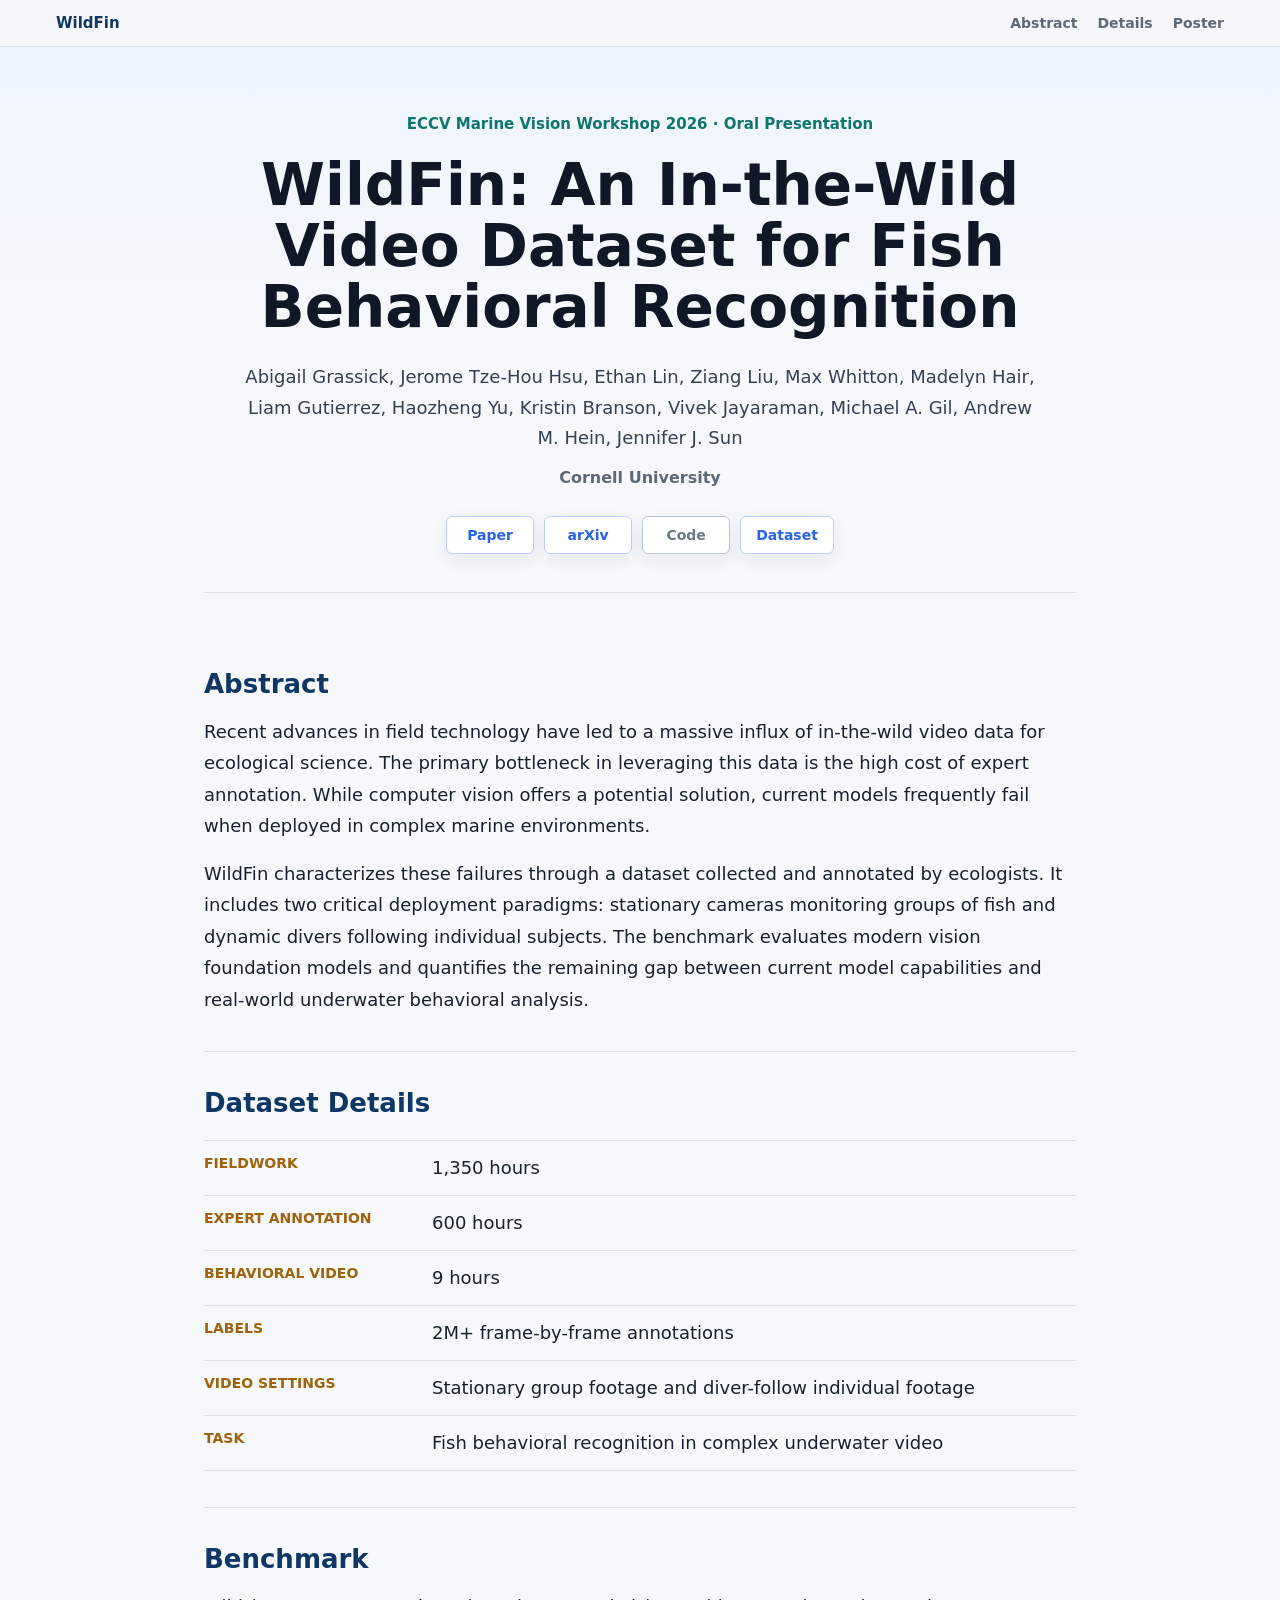
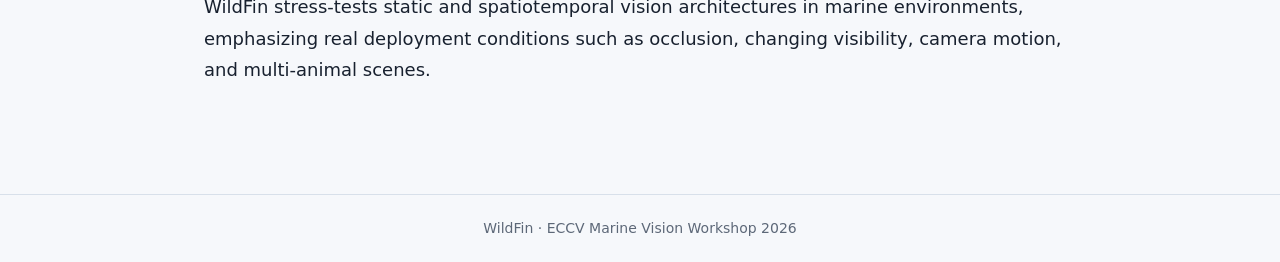
==== index.html @ cf7c723b "Add Code Link" ====
<!doctype html>
<html lang="en">
  <head>
    <meta charset="utf-8">
    <meta name="viewport" content="width=device-width, initial-scale=1">
    <meta
      name="description"
      content="WildFin: An In-the-Wild Video Dataset for Fish Behavioral Recognition, accepted as an oral presentation at the ECCV Marine Vision workshop 2026."
    >
    <title>WildFin | Fish Behavioral Recognition Dataset</title>
    <link rel="stylesheet" href="styles.css">
  </head>
  <body>
    <header class="site-header" aria-label="Primary">
      <a class="brand" href="#top">WildFin</a>
      <nav class="nav-links" aria-label="Page sections">
        <a href="#abstract">Abstract</a>
        <a href="#details">Details</a>
        <a href="poster.html">Poster</a>
      </nav>
    </header>

    <main id="top" class="paper-page">
      <section class="paper-header" aria-labelledby="paper-title">
        <p class="venue">ECCV Marine Vision Workshop 2026 &middot; Oral Presentation</p>
        <h1 id="paper-title">WildFin: An In-the-Wild Video Dataset for Fish Behavioral Recognition</h1>

        <p class="authors">
          Abigail Grassick,
          Jerome Tze-Hou Hsu,
          Ethan Lin,
          Ziang Liu,
          Max Whitton,
          Madelyn Hair,
          Liam Gutierrez,
          Haozheng Yu,
          Kristin Branson,
          Vivek Jayaraman,
          Michael A. Gil,
          Andrew M. Hein,
          Jennifer J. Sun
        </p>
        <p class="affiliations">Cornell University</p>

        <div class="paper-links" aria-label="Project links">
          <a href="wildfin.pdf" target="_blank" rel="noopener">Paper</a>
          <a href="https://arxiv.org/abs/2608.21281" target="_blank" rel="noopener">arXiv</a>
          <a href="https://github.com/team-wildfin/wildfin-mini" aria-disabled="true">Code</a>
          <a href="https://dataverse.harvard.edu/dataverse/wildfin/" target="_blank" rel="noopener">Dataset</a>
        </div>
      </section>

      <section class="section abstract" id="abstract">
        <h2>Abstract</h2>
        <p>
          Recent advances in field technology have led to a massive influx of in-the-wild video data for
          ecological science. The primary bottleneck in leveraging this data is the high cost of expert
          annotation. While computer vision offers a potential solution, current models frequently fail when
          deployed in complex marine environments.
        </p>
        <p>
          WildFin characterizes these failures through a dataset collected and annotated by ecologists. It
          includes two critical deployment paradigms: stationary cameras monitoring groups of fish and dynamic
          divers following individual subjects. The benchmark evaluates modern vision foundation models and
          quantifies the remaining gap between current model capabilities and real-world underwater behavioral
          analysis.
        </p>
      </section>

      <section class="section" id="details">
        <h2>Dataset Details</h2>
        <dl class="details-list">
          <div>
            <dt>Fieldwork</dt>
            <dd>1,350 hours</dd>
          </div>
          <div>
            <dt>Expert annotation</dt>
            <dd>600 hours</dd>
          </div>
          <div>
            <dt>Behavioral video</dt>
            <dd>9 hours</dd>
          </div>
          <div>
            <dt>Labels</dt>
            <dd>2M+ frame-by-frame annotations</dd>
          </div>
          <div>
            <dt>Video settings</dt>
            <dd>Stationary group footage and diver-follow individual footage</dd>
          </div>
          <div>
            <dt>Task</dt>
            <dd>Fish behavioral recognition in complex underwater video</dd>
          </div>
        </dl>
      </section>

      <section class="section">
        <h2>Benchmark</h2>
        <p>
          WildFin stress-tests static and spatiotemporal vision architectures in marine environments,
          emphasizing real deployment conditions such as occlusion, changing visibility, camera motion, and
          multi-animal scenes.
        </p>
      </section>
    </main>

    <footer class="footer">
      <p>WildFin &middot; ECCV Marine Vision Workshop 2026</p>
    </footer>

    <script src="script.js"></script>
  </body>
</html>
---- styles.css ----
:root {
  color-scheme: light;
  --ink: #18212f;
  --muted: #5d6878;
  --paper: #f6f8fb;
  --panel: #ffffff;
  --line: #d8e0ea;
  --accent: #2563eb;
  --accent-dark: #1748ad;
  --accent-soft: #e8f0ff;
  --teal: #0f766e;
  --gold: #a16207;
  font-family: Inter, ui-sans-serif, system-ui, -apple-system, BlinkMacSystemFont, "Segoe UI", sans-serif;
}

* {
  box-sizing: border-box;
}

html {
  scroll-behavior: smooth;
}

body {
  background:
    linear-gradient(180deg, #edf4ff 0%, var(--paper) 360px),
    var(--paper);
  color: var(--ink);
  margin: 0;
}

a {
  color: var(--accent);
  text-decoration-thickness: 1px;
  text-underline-offset: 3px;
}

a:hover {
  color: var(--accent-dark);
}

.site-header {
  align-items: center;
  backdrop-filter: blur(16px);
  background: rgba(246, 248, 251, 0.88);
  border-bottom: 1px solid var(--line);
  display: flex;
  justify-content: space-between;
  padding: 14px clamp(18px, 5vw, 56px);
  position: sticky;
  top: 0;
  z-index: 10;
}

.brand {
  color: #0f3765;
  font-size: 15px;
  font-weight: 800;
  text-decoration: none;
}

.nav-links {
  display: flex;
  gap: 20px;
}

.nav-links a {
  color: var(--muted);
  font-size: 14px;
  font-weight: 650;
  text-decoration: none;
}

.nav-links a:hover {
  color: var(--ink);
}

.paper-page {
  margin: 0 auto;
  max-width: 920px;
  padding: 64px 24px 72px;
}

.paper-header {
  border-bottom: 1px solid var(--line);
  margin-bottom: 40px;
  padding-bottom: 38px;
  text-align: center;
}

.venue {
  color: var(--teal);
  font-size: 15px;
  font-weight: 800;
  letter-spacing: 0;
  margin: 0 0 18px;
}

h1 {
  color: #101827;
  font-size: clamp(36px, 5.8vw, 58px);
  font-weight: 850;
  letter-spacing: 0;
  line-height: 1.05;
  margin: 0 auto;
  max-width: 880px;
}

.authors {
  color: #344054;
  font-size: 18px;
  line-height: 1.7;
  margin: 24px auto 0;
  max-width: 800px;
}

.authors a {
  white-space: nowrap;
}

.affiliations {
  color: var(--muted);
  font-size: 16px;
  font-weight: 650;
  line-height: 1.5;
  margin: 12px auto 0;
}

.paper-links {
  display: flex;
  flex-wrap: wrap;
  gap: 10px;
  justify-content: center;
  margin-top: 26px;
}

.paper-links a {
  background: var(--panel);
  border: 1px solid #b9cffb;
  border-radius: 6px;
  box-shadow: 0 6px 18px rgba(24, 33, 47, 0.07);
  color: var(--accent);
  display: inline-flex;
  font-size: 14px;
  font-weight: 800;
  justify-content: center;
  min-width: 88px;
  padding: 10px 15px;
  text-decoration: none;
}

.paper-links a:hover {
  background: var(--accent-soft);
  color: var(--accent-dark);
}

.paper-links a[aria-disabled="true"] {
  border-color: #b9c7d0;
  color: #667987;
  cursor: default;
}

.section {
  border-bottom: 1px solid var(--line);
  padding: 36px 0;
}

.section:last-of-type {
  border-bottom: 0;
}

h2 {
  color: #0f3765;
  font-size: 26px;
  font-weight: 800;
  line-height: 1.2;
  margin: 0 0 16px;
}

p {
  font-size: 18px;
  line-height: 1.75;
  margin: 0 0 16px;
}

p:last-child {
  margin-bottom: 0;
}

.details-list {
  border-top: 1px solid var(--line);
  margin: 20px 0 0;
}

.details-list div {
  border-bottom: 1px solid var(--line);
  display: grid;
  gap: 18px;
  grid-template-columns: 210px 1fr;
  padding: 14px 0;
}

dt {
  color: var(--gold);
  font-size: 14px;
  font-weight: 850;
  text-transform: uppercase;
}

dd {
  font-size: 18px;
  line-height: 1.45;
  margin: 0;
}

.footer {
  border-top: 1px solid var(--line);
  color: var(--muted);
  padding: 24px;
  text-align: center;
}

.footer p {
  font-size: 14px;
  line-height: 1.4;
}

@media (max-width: 720px) {
  .site-header {
    align-items: flex-start;
    flex-direction: column;
    gap: 10px;
    position: static;
  }

  .nav-links {
    flex-wrap: wrap;
    gap: 12px 16px;
  }

  .paper-page {
    padding-top: 38px;
  }

  .paper-header {
    margin-bottom: 28px;
    padding-bottom: 28px;
  }

  h1 {
    font-size: 34px;
  }

  .authors {
    font-size: 17px;
  }

  .details-list div {
    gap: 6px;
    grid-template-columns: 1fr;
  }
}
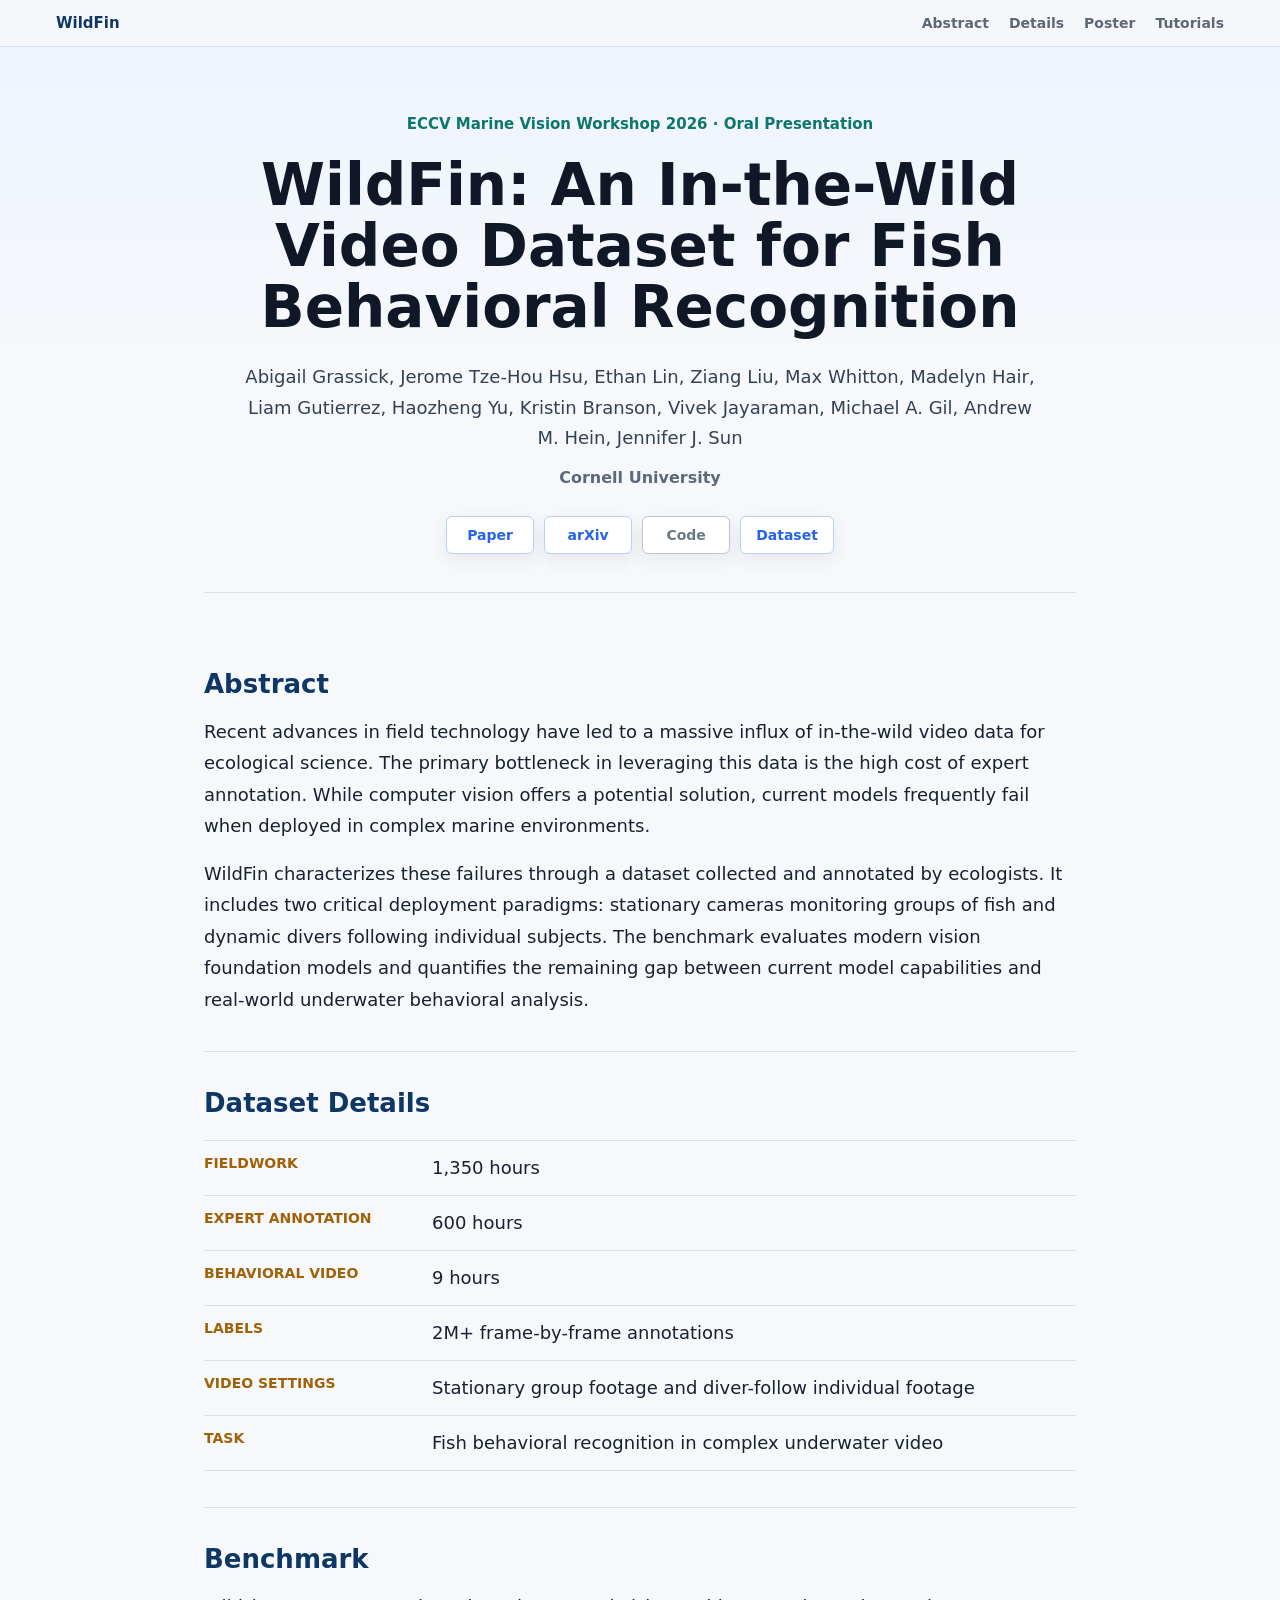
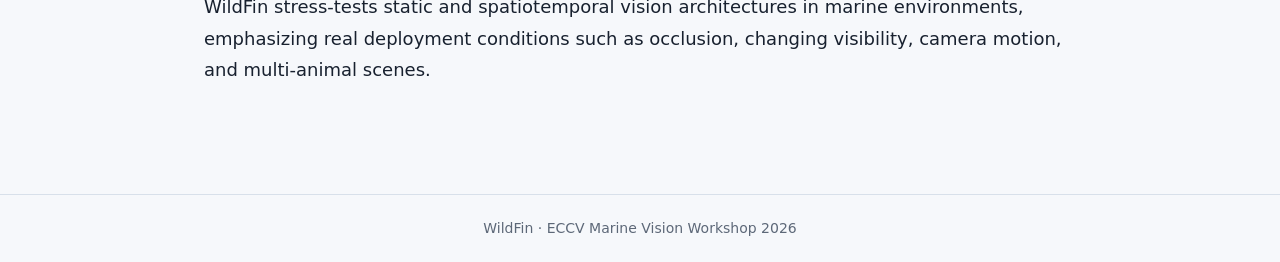
==== commit 0b170889: "added new pages featuring tutorials, which will link to colab notebooks" ====
--- a/index.html
+++ b/index.html
@@ -17,6 +17,7 @@
         <a href="#abstract">Abstract</a>
         <a href="#details">Details</a>
         <a href="poster.html">Poster</a>
+        <a href="tutorials.html">Tutorials</a>
       </nav>
     </header>
 
@@ -45,7 +46,7 @@
         <div class="paper-links" aria-label="Project links">
           <a href="wildfin.pdf" target="_blank" rel="noopener">Paper</a>
           <a href="https://arxiv.org/abs/2608.21281" target="_blank" rel="noopener">arXiv</a>
-          <a href="https://github.com/team-wildfin/wildfin-mini" aria-disabled="true">Code</a>
+          <a href="#" aria-disabled="true">Code</a>
           <a href="https://dataverse.harvard.edu/dataverse/wildfin/" target="_blank" rel="noopener">Dataset</a>
         </div>
       </section>
--- a/styles.css
+++ b/styles.css
@@ -213,6 +213,81 @@
   margin: 0;
 }
 
+.tutorial-grid {
+  display: grid;
+  gap: 22px;
+  grid-template-columns: repeat(2, 1fr);
+  margin-top: 8px;
+}
+
+.tutorial-card {
+  background: var(--panel);
+  border: 1px solid var(--line);
+  border-radius: 10px;
+  box-shadow: 0 6px 18px rgba(24, 33, 47, 0.06);
+  padding: 26px;
+}
+
+.tutorial-card h3 {
+  color: #0f3765;
+  font-size: 20px;
+  font-weight: 800;
+  margin: 0 0 10px;
+}
+
+.tutorial-card p {
+  color: var(--muted);
+  font-size: 16px;
+  line-height: 1.6;
+  margin: 0 0 20px;
+}
+
+.tutorial-status {
+  align-items: center;
+  display: inline-flex;
+  gap: 8px;
+}
+
+.tutorial-status .status-dot {
+  background: var(--gold);
+  border-radius: 50%;
+  display: inline-block;
+  height: 8px;
+  width: 8px;
+}
+
+.colab-button {
+  align-items: center;
+  background: var(--panel);
+  border: 1px solid #b9c7d0;
+  border-radius: 6px;
+  color: #667987;
+  cursor: default;
+  display: inline-flex;
+  font-size: 14px;
+  font-weight: 800;
+  gap: 8px;
+  padding: 10px 15px;
+  text-decoration: none;
+}
+
+.colab-button svg {
+  flex-shrink: 0;
+}
+
+.tutorial-note {
+  color: var(--muted);
+  font-size: 13px;
+  font-weight: 650;
+  margin: 12px 0 0;
+}
+
+@media (max-width: 720px) {
+  .tutorial-grid {
+    grid-template-columns: 1fr;
+  }
+}
+
 .footer {
   border-top: 1px solid var(--line);
   color: var(--muted);
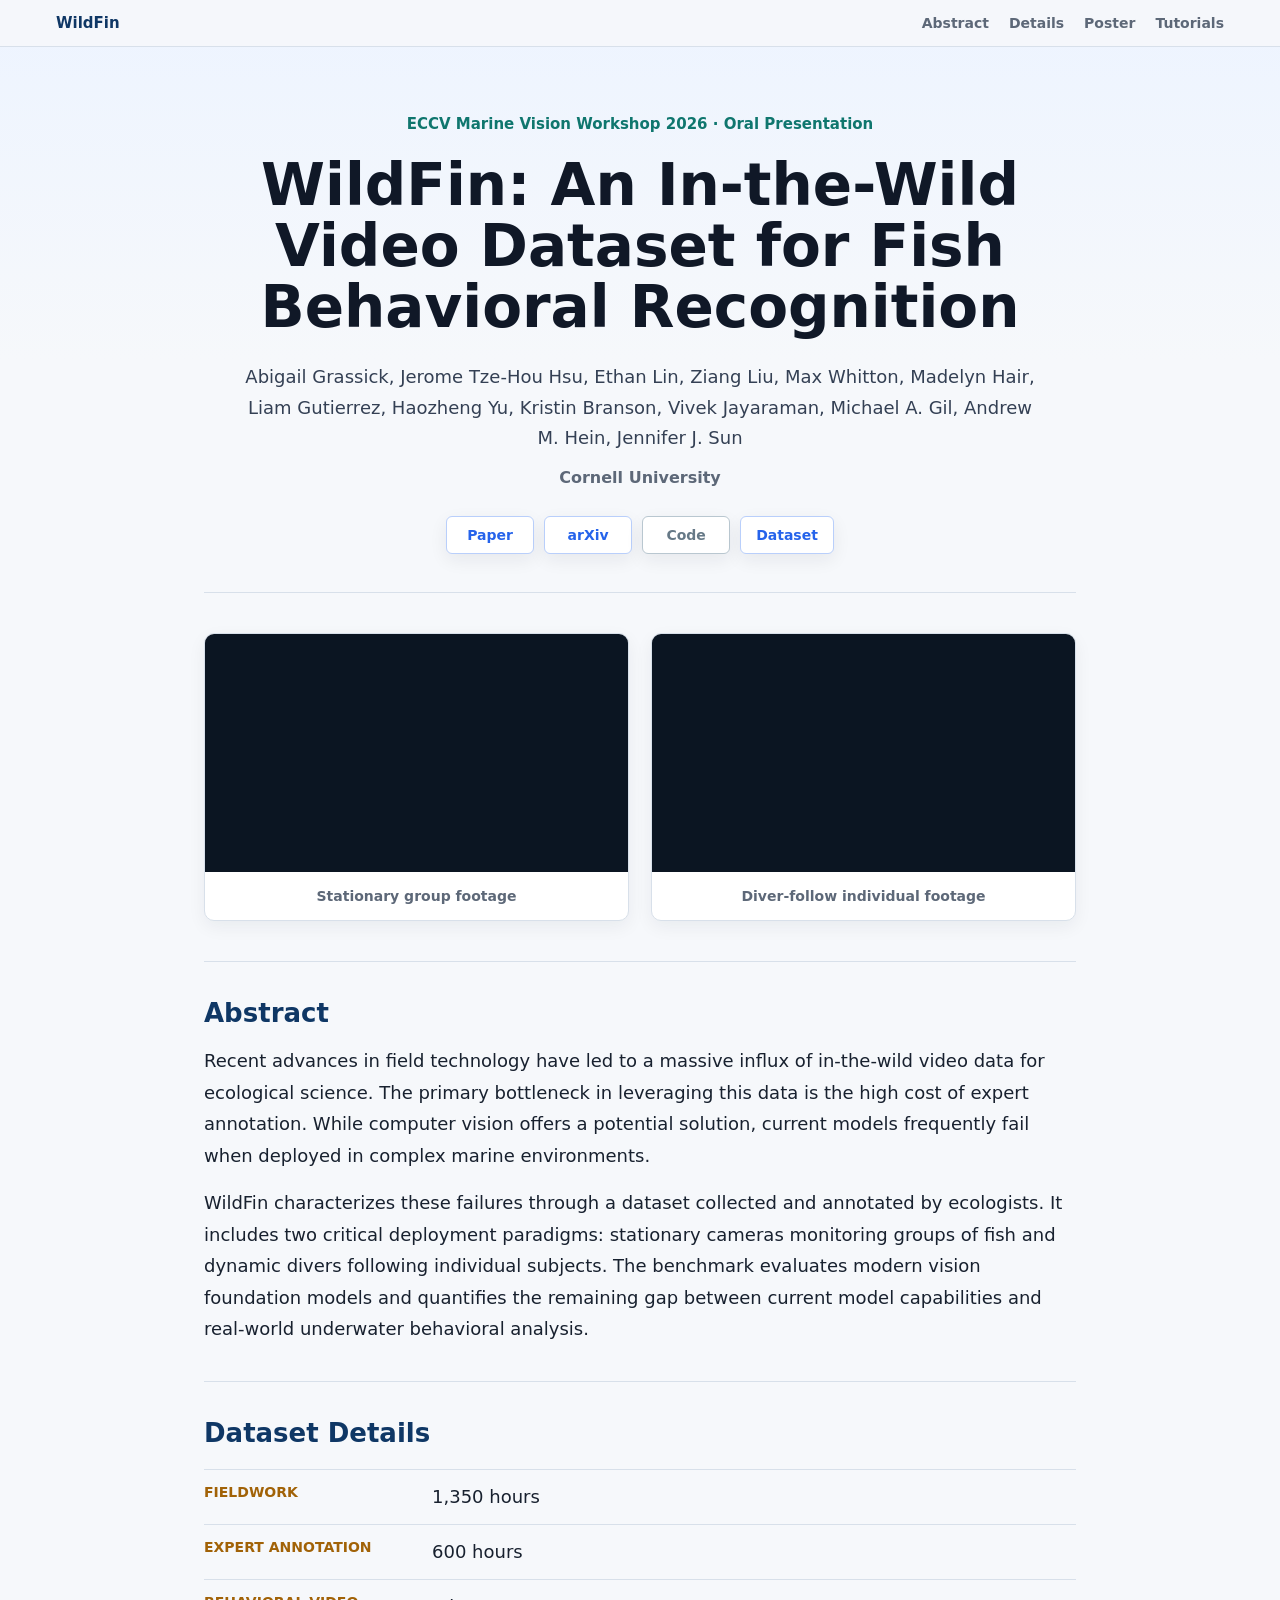
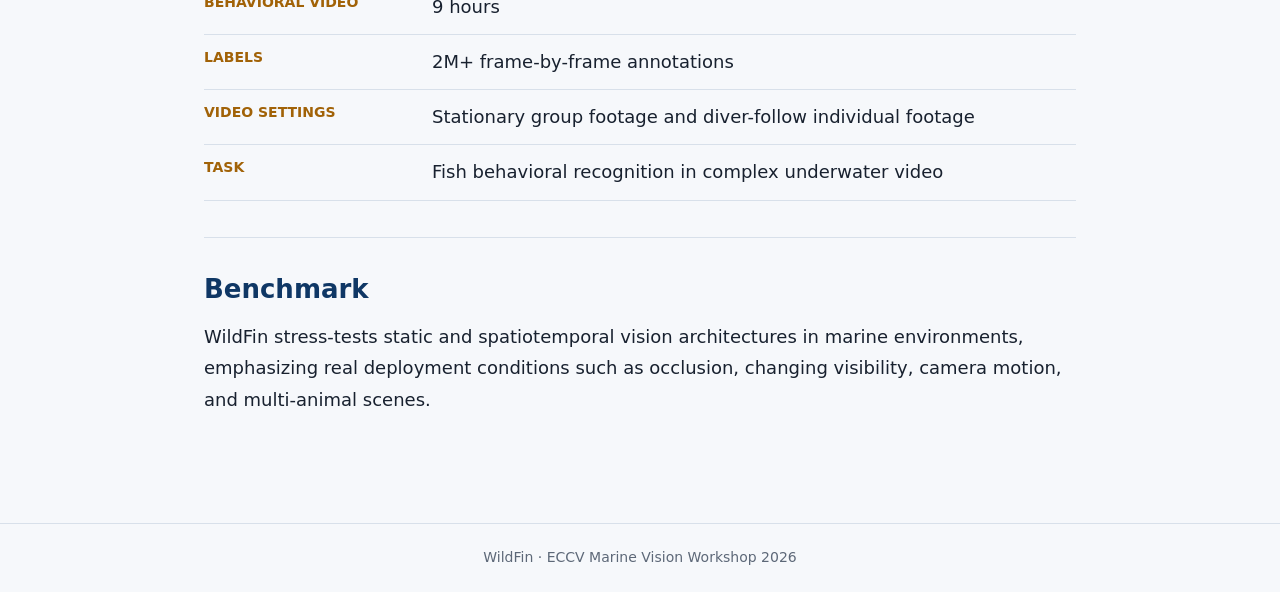
==== commit f6551a9c: "video upload to site" ====
--- a/index.html
+++ b/index.html
@@ -46,8 +46,25 @@
         <div class="paper-links" aria-label="Project links">
           <a href="wildfin.pdf" target="_blank" rel="noopener">Paper</a>
           <a href="https://arxiv.org/abs/2608.21281" target="_blank" rel="noopener">arXiv</a>
-          <a href="#" aria-disabled="true">Code</a>
+          <a href="https://github.com/team-wildfin/wildfin-mini" aria-disabled="true">Code</a>
           <a href="https://dataverse.harvard.edu/dataverse/wildfin/" target="_blank" rel="noopener">Dataset</a>
+        </div>
+      </section>
+
+      <section class="video-preview" aria-label="Dataset preview videos">
+        <div class="video-grid">
+          <div class="video-card">
+            <video autoplay muted loop playsinline aria-label="Stationary camera preview">
+              <source src="videos/GX017050_boxed_preview.mp4" type="video/mp4">
+            </video>
+            <p class="video-caption">Stationary group footage</p>
+          </div>
+          <div class="video-card">
+            <video autoplay muted loop playsinline aria-label="Diver-follow preview">
+              <source src="videos/fishfollow_for_pres.mp4" type="video/mp4">
+            </video>
+            <p class="video-caption">Diver-follow individual footage</p>
+          </div>
         </div>
       </section>
 
--- a/styles.css
+++ b/styles.css
@@ -160,6 +160,47 @@
   cursor: default;
 }
 
+.video-preview {
+  border-bottom: 1px solid var(--line);
+  padding: 0 0 40px;
+}
+
+.video-grid {
+  display: grid;
+  gap: 22px;
+  grid-template-columns: repeat(2, 1fr);
+}
+
+.video-card {
+  background: var(--panel);
+  border: 1px solid var(--line);
+  border-radius: 10px;
+  box-shadow: 0 6px 18px rgba(24, 33, 47, 0.06);
+  overflow: hidden;
+}
+
+.video-card video {
+  aspect-ratio: 16 / 9;
+  background: #0b1522;
+  display: block;
+  width: 100%;
+}
+
+.video-caption {
+  color: var(--muted);
+  font-size: 14px;
+  font-weight: 650;
+  margin: 0;
+  padding: 12px 16px;
+  text-align: center;
+}
+
+@media (max-width: 720px) {
+  .video-grid {
+    grid-template-columns: 1fr;
+  }
+}
+
 .section {
   border-bottom: 1px solid var(--line);
   padding: 36px 0;
@@ -259,16 +300,33 @@
 .colab-button {
   align-items: center;
   background: var(--panel);
-  border: 1px solid #b9c7d0;
+  border: 1px solid #b9cffb;
   border-radius: 6px;
-  color: #667987;
-  cursor: default;
+  box-shadow: 0 6px 18px rgba(24, 33, 47, 0.07);
+  color: var(--accent);
   display: inline-flex;
   font-size: 14px;
   font-weight: 800;
   gap: 8px;
   padding: 10px 15px;
   text-decoration: none;
+}
+
+.colab-button:hover {
+  background: var(--accent-soft);
+  color: var(--accent-dark);
+}
+
+.colab-button[aria-disabled="true"] {
+  border-color: #b9c7d0;
+  box-shadow: none;
+  color: #667987;
+  cursor: default;
+}
+
+.colab-button[aria-disabled="true"]:hover {
+  background: var(--panel);
+  color: #667987;
 }
 
 .colab-button svg {
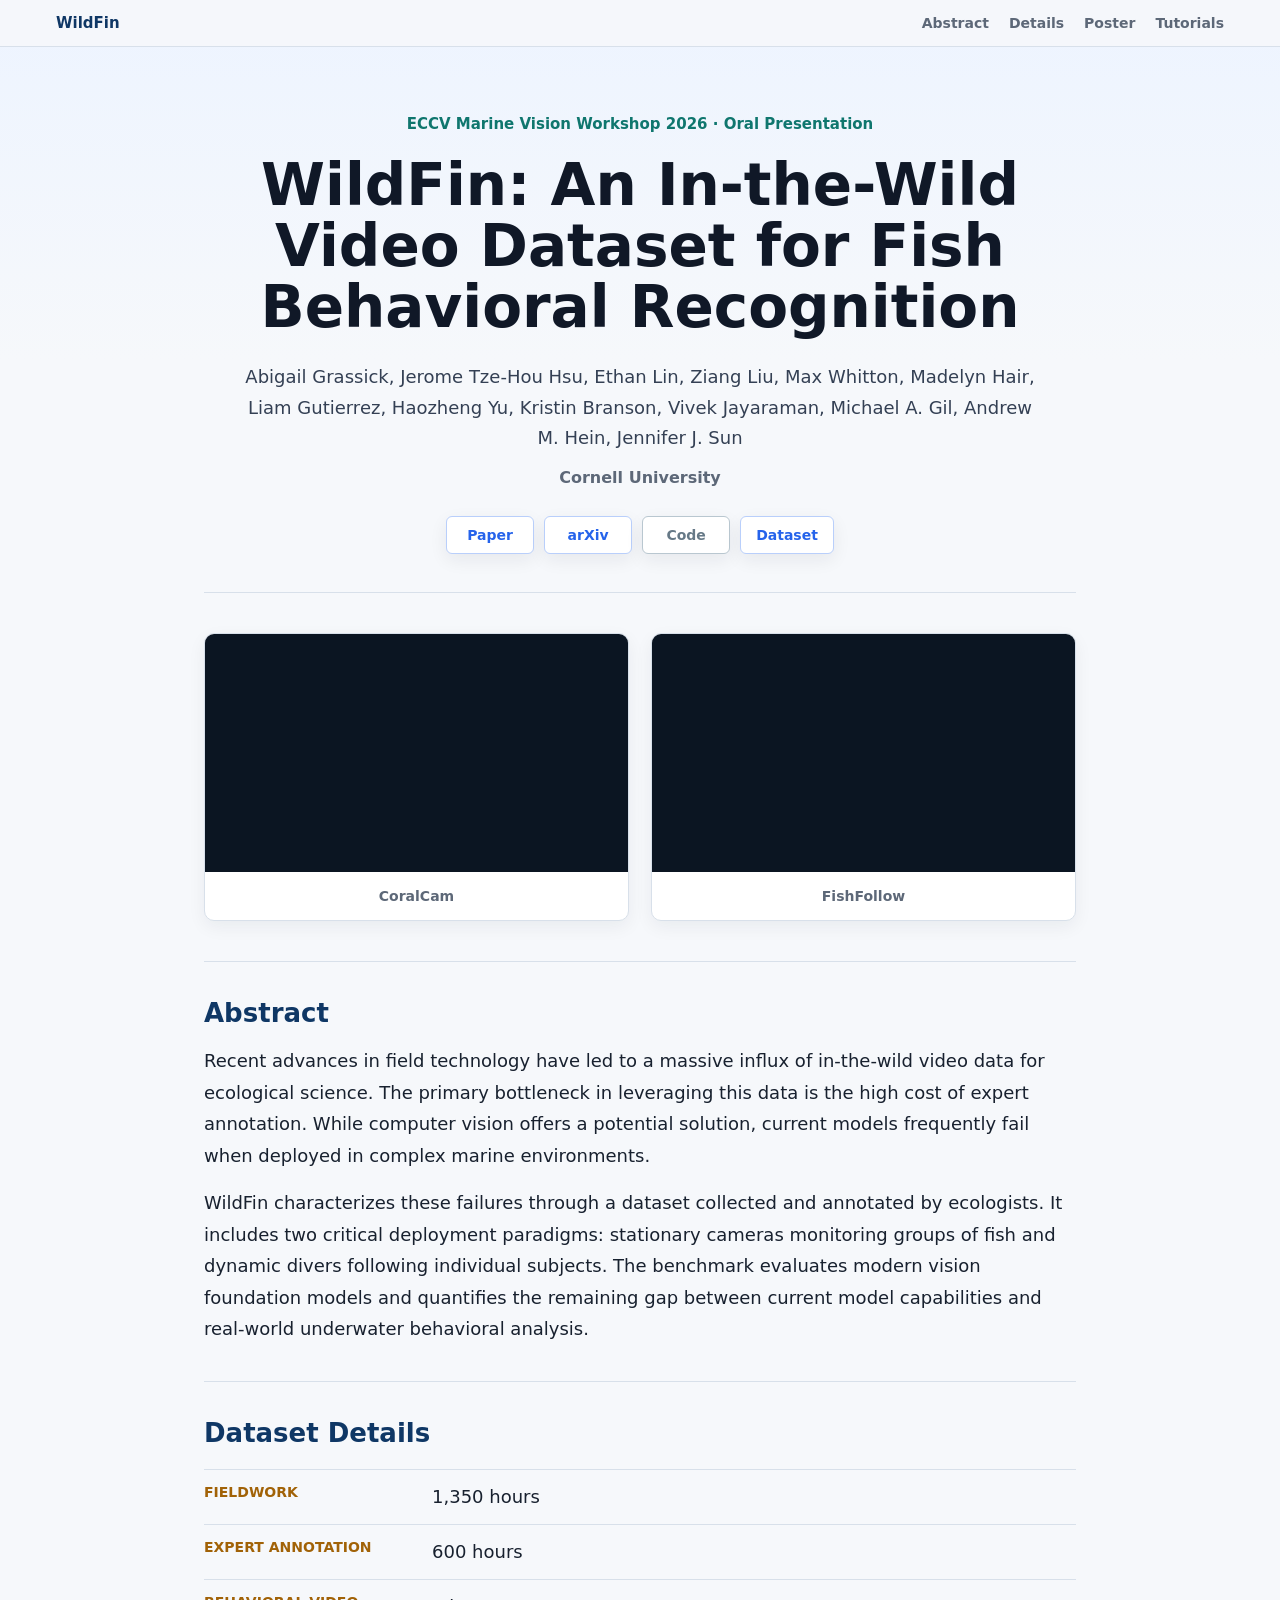
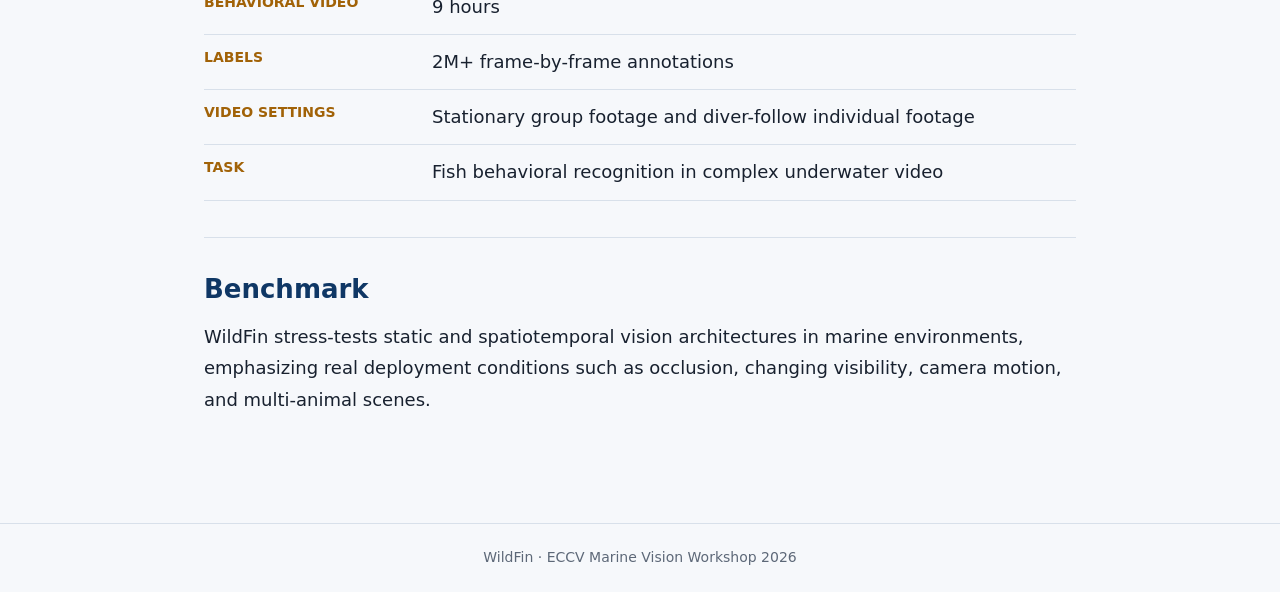
==== commit b5b4dcec: "caption changes" ====
--- a/index.html
+++ b/index.html
@@ -57,13 +57,13 @@
             <video autoplay muted loop playsinline aria-label="Stationary camera preview">
               <source src="videos/GX017050_boxed_preview.mp4" type="video/mp4">
             </video>
-            <p class="video-caption">Stationary group footage</p>
+            <p class="video-caption">CoralCam</p>
           </div>
           <div class="video-card">
             <video autoplay muted loop playsinline aria-label="Diver-follow preview">
               <source src="videos/fishfollow_for_pres.mp4" type="video/mp4">
             </video>
-            <p class="video-caption">Diver-follow individual footage</p>
+            <p class="video-caption">FishFollow</p>
           </div>
         </div>
       </section>
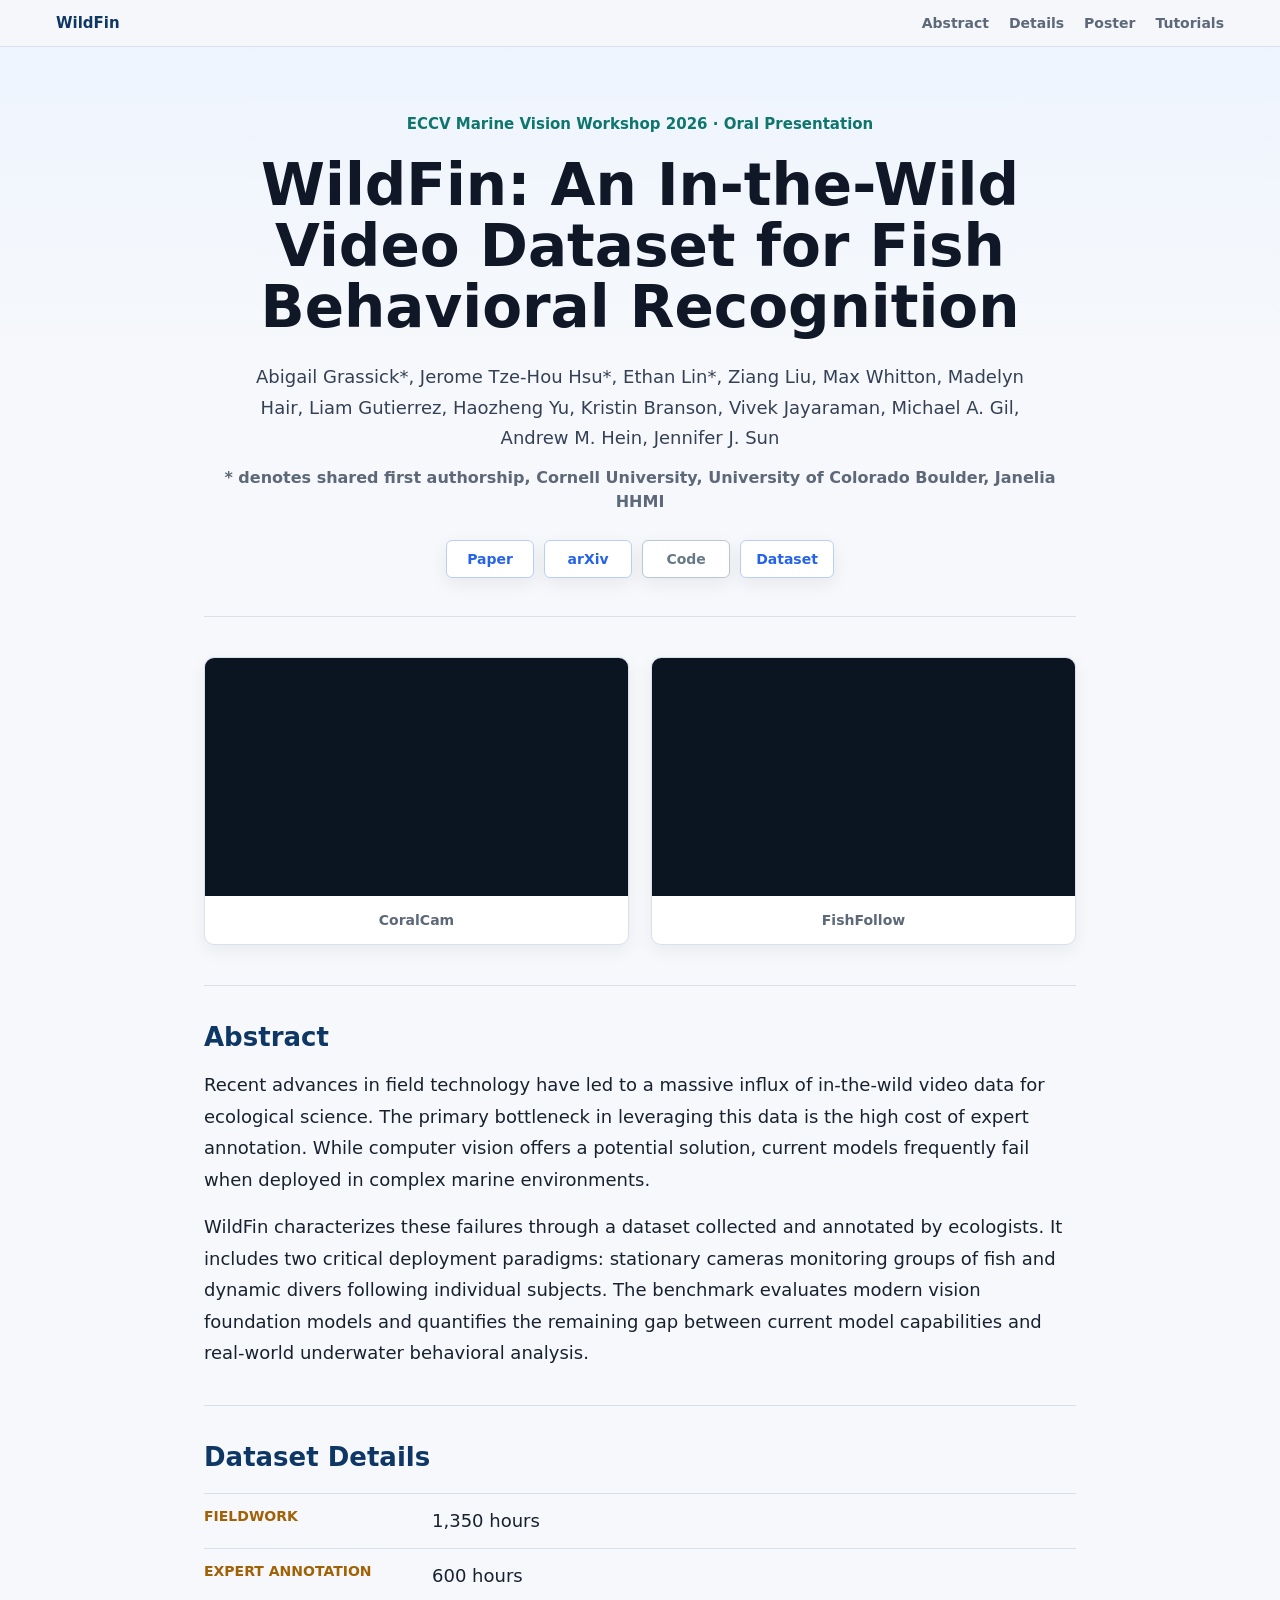
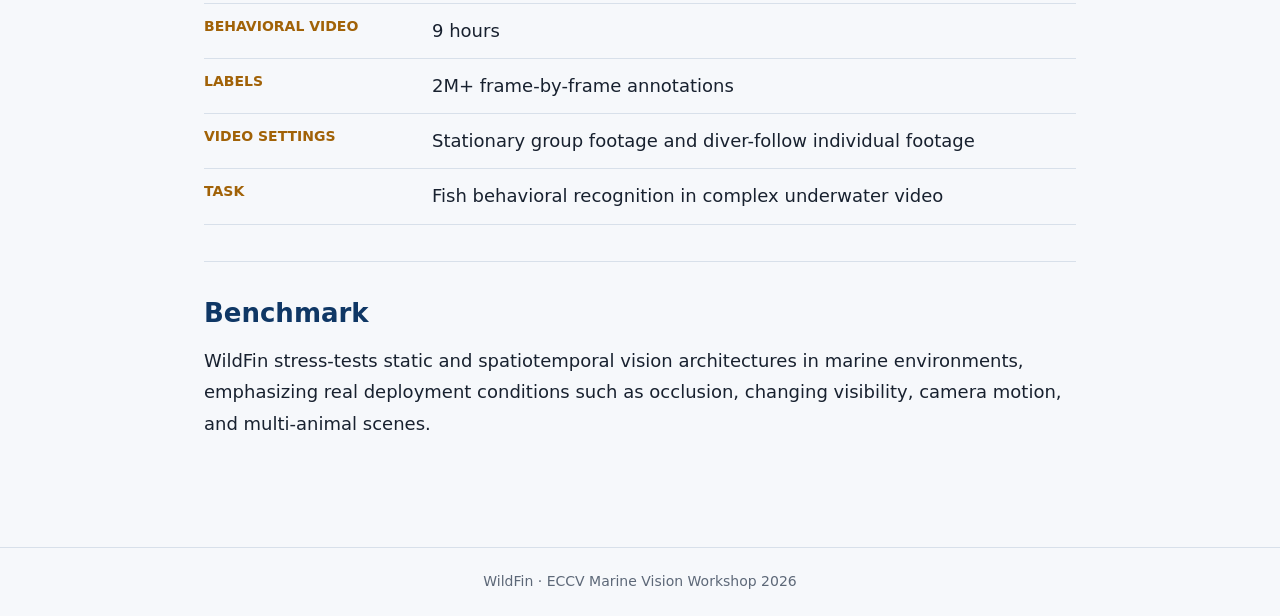
==== commit ed9368cc: "added affiliations and co-first authorship" ====
--- a/index.html
+++ b/index.html
@@ -27,9 +27,9 @@
         <h1 id="paper-title">WildFin: An In-the-Wild Video Dataset for Fish Behavioral Recognition</h1>
 
         <p class="authors">
-          Abigail Grassick,
-          Jerome Tze-Hou Hsu,
-          Ethan Lin,
+          Abigail Grassick*,
+          Jerome Tze-Hou Hsu*,
+          Ethan Lin*,
           Ziang Liu,
           Max Whitton,
           Madelyn Hair,
@@ -41,7 +41,11 @@
           Andrew M. Hein,
           Jennifer J. Sun
         </p>
-        <p class="affiliations">Cornell University</p>
+        <p class="affiliations">
+          * denotes shared first authorship, 
+          Cornell University, 
+          University of Colorado Boulder,
+        Janelia HHMI </p>
 
         <div class="paper-links" aria-label="Project links">
           <a href="wildfin.pdf" target="_blank" rel="noopener">Paper</a>
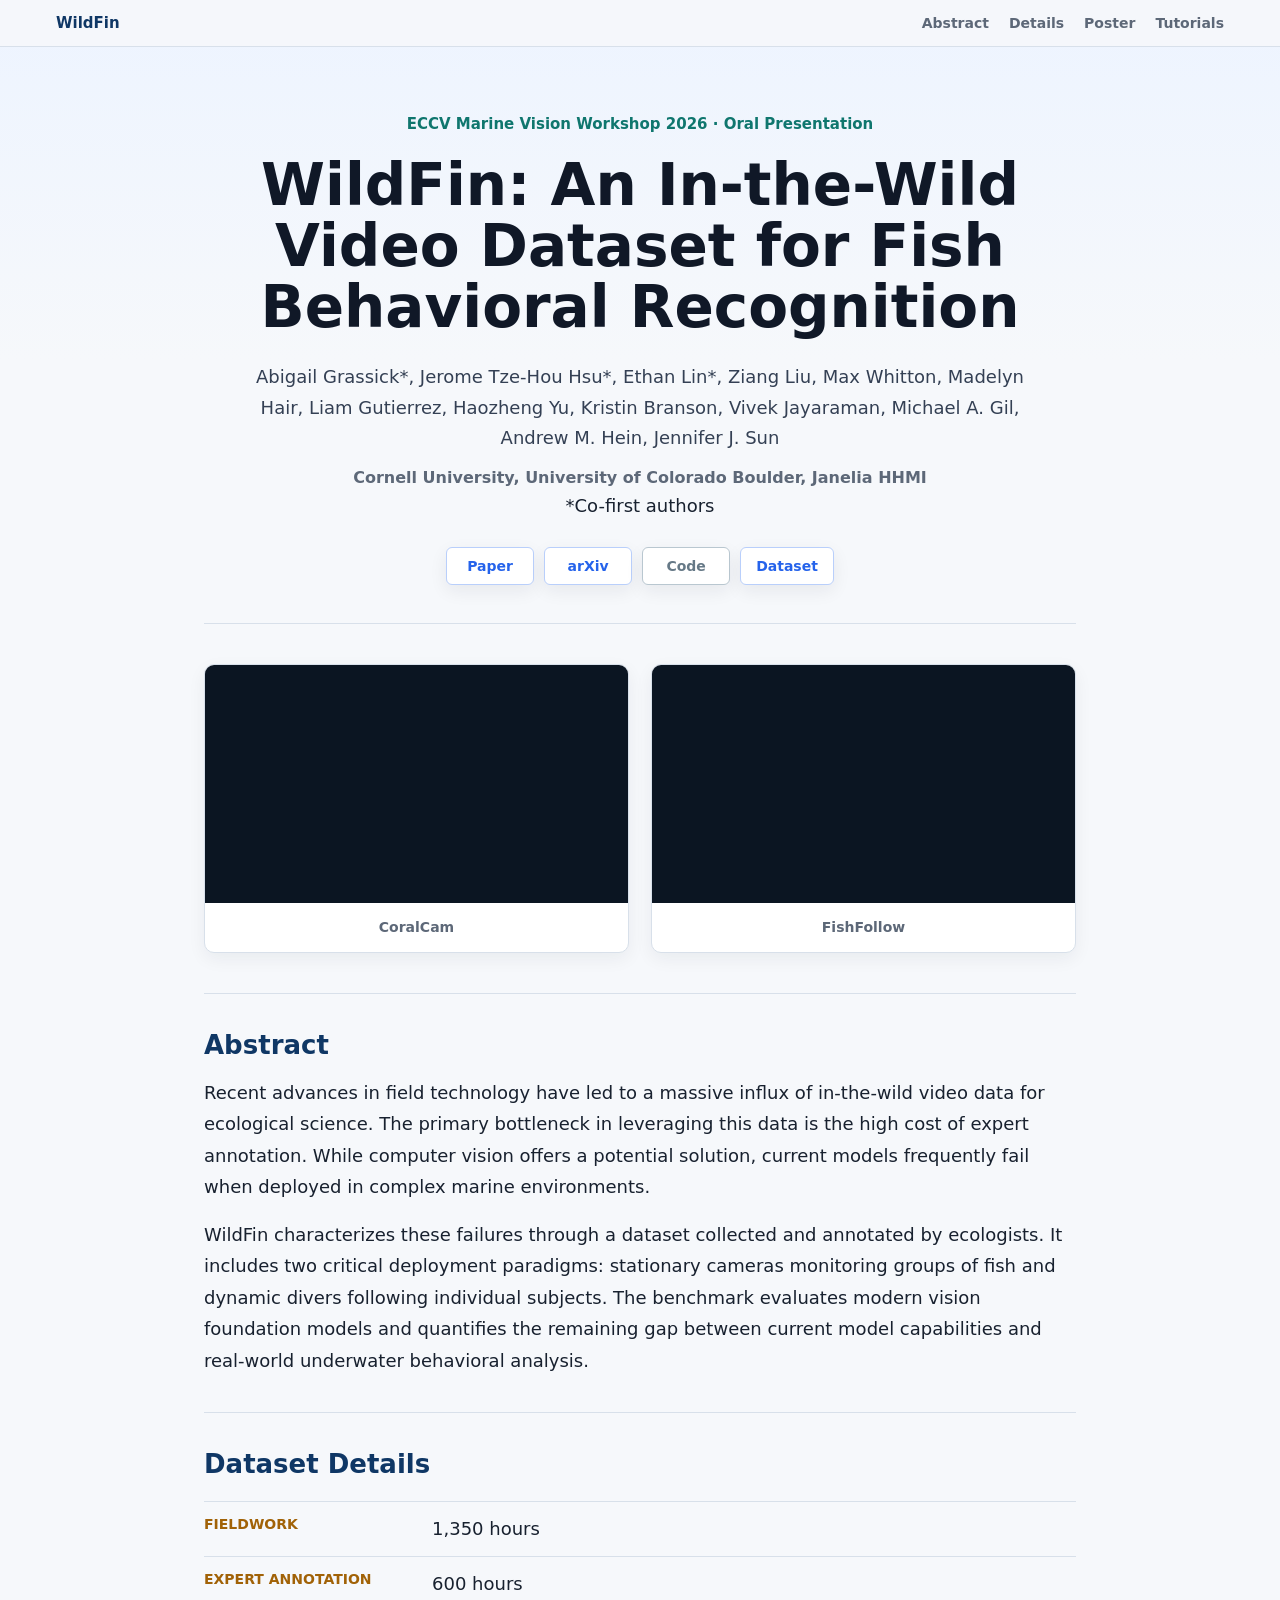
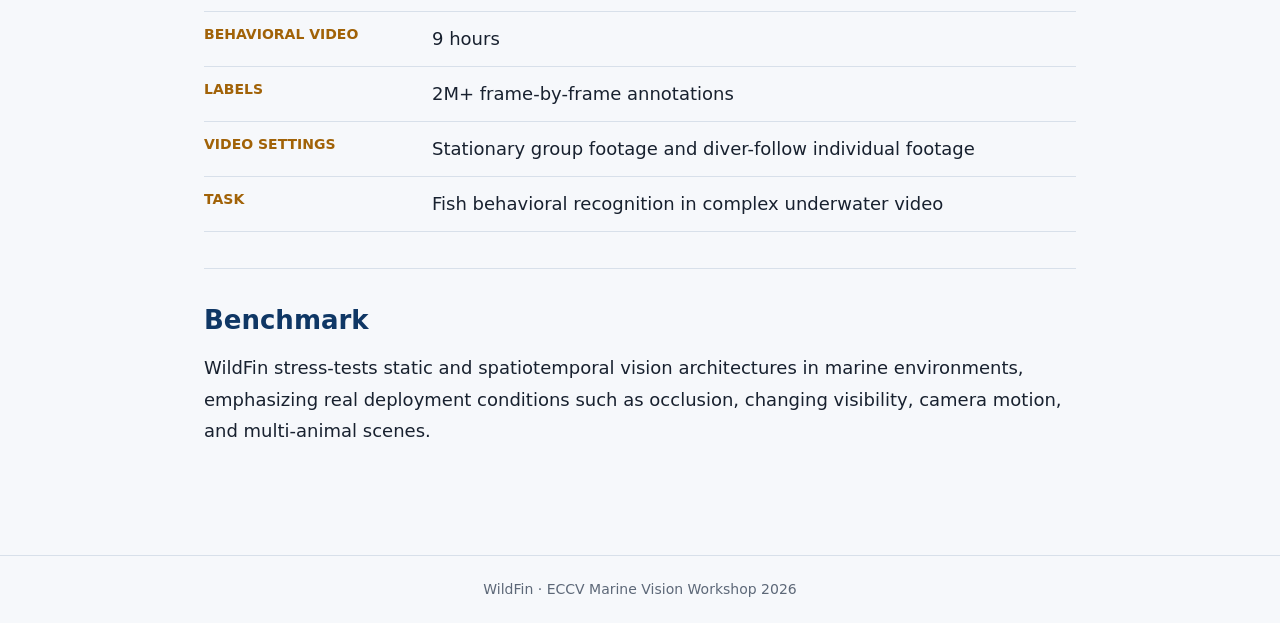
==== commit 3cbecbd6: "co-authorship adjustment" ====
--- a/index.html
+++ b/index.html
@@ -41,11 +41,12 @@
           Andrew M. Hein,
           Jennifer J. Sun
         </p>
-        <p class="affiliations">
-          * denotes shared first authorship, 
+        <p class="affiliations"> 
           Cornell University, 
           University of Colorado Boulder,
         Janelia HHMI </p>
+
+        <p class="co-first-authors">*Co-first authors</p>
 
         <div class="paper-links" aria-label="Project links">
           <a href="wildfin.pdf" target="_blank" rel="noopener">Paper</a>
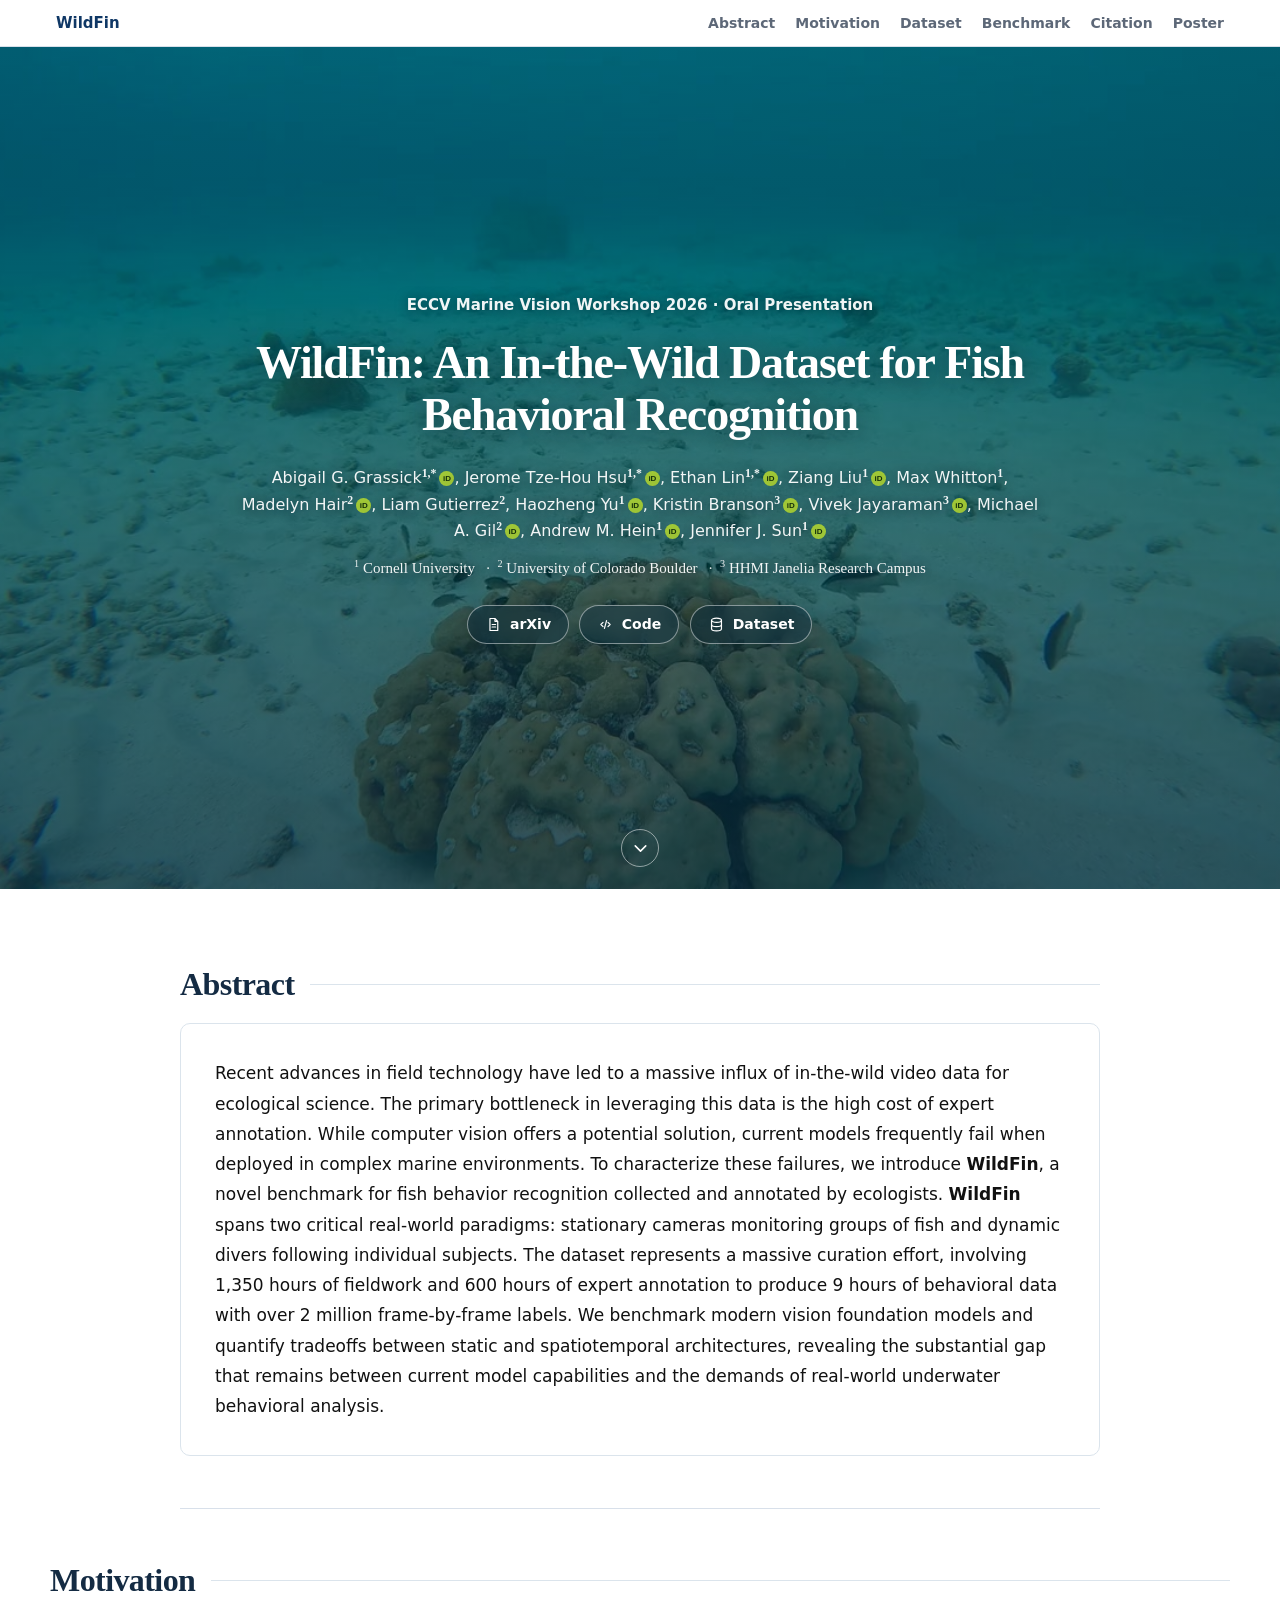
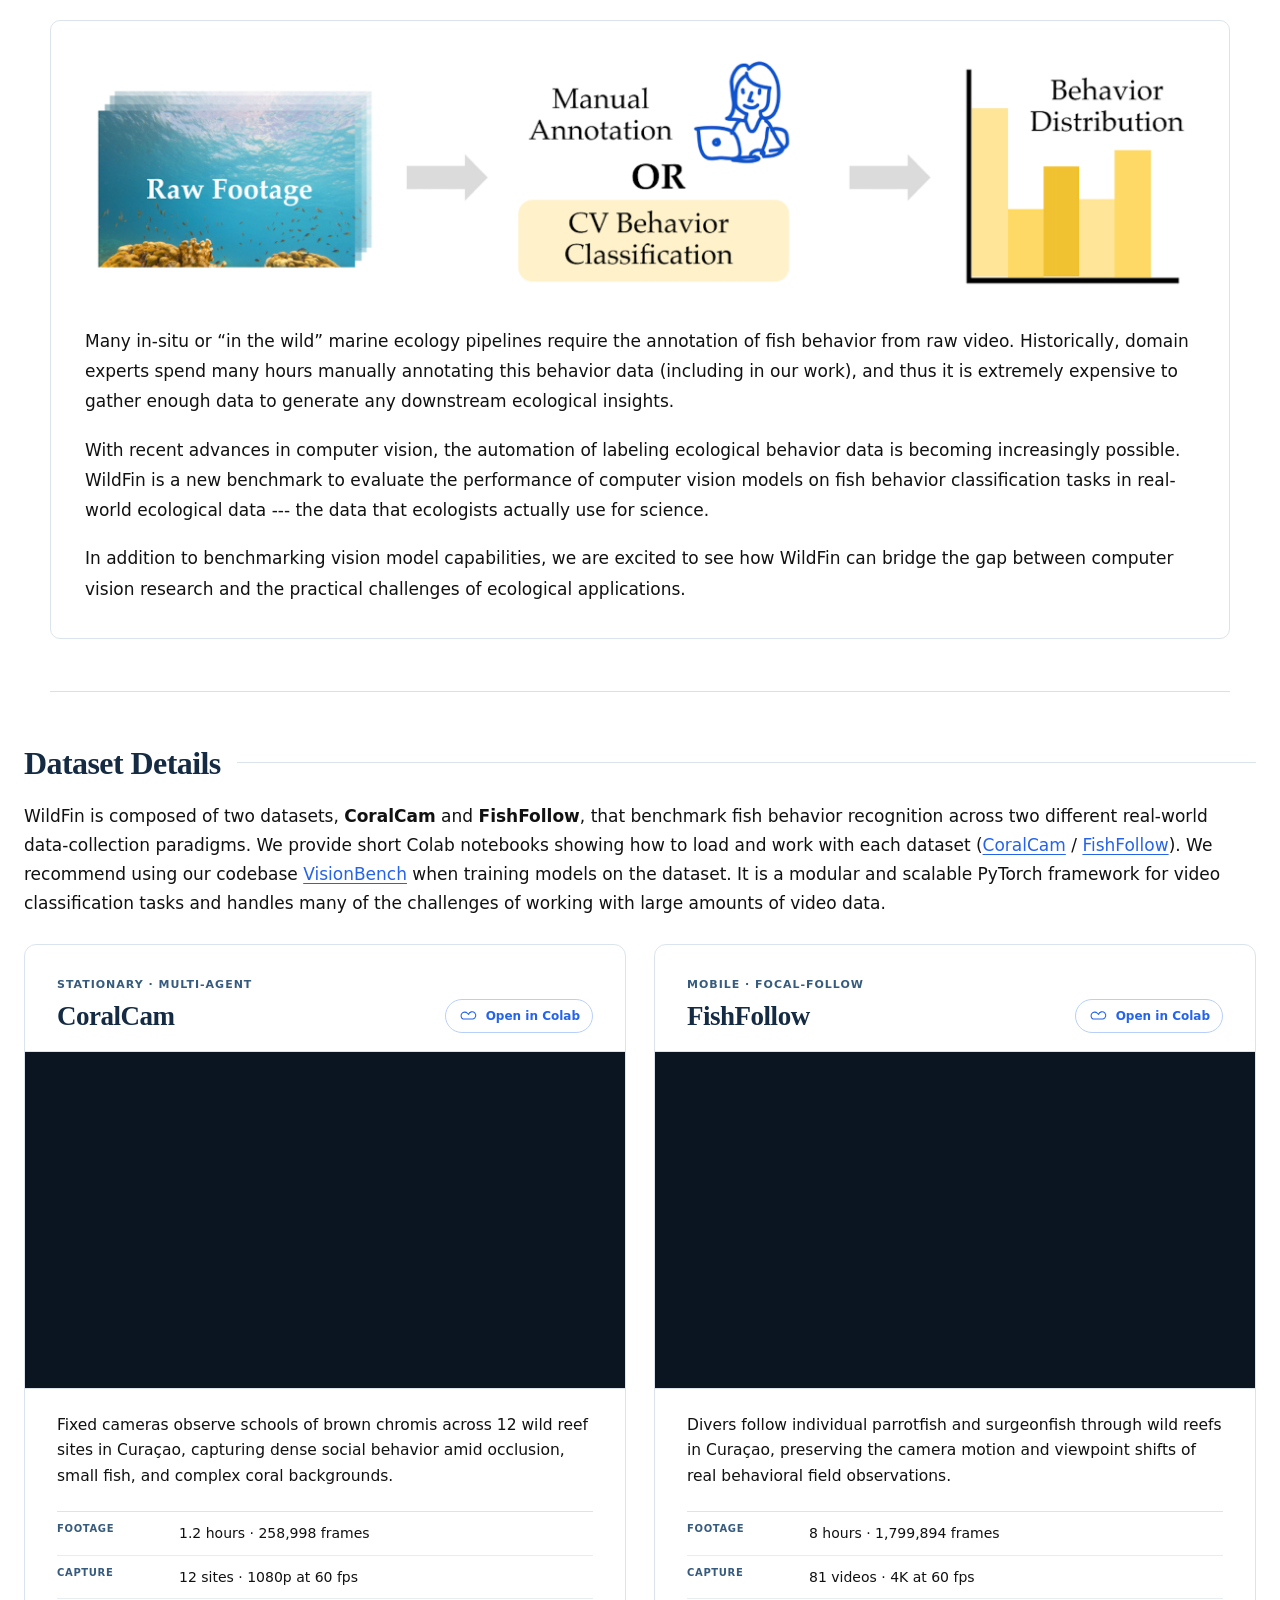
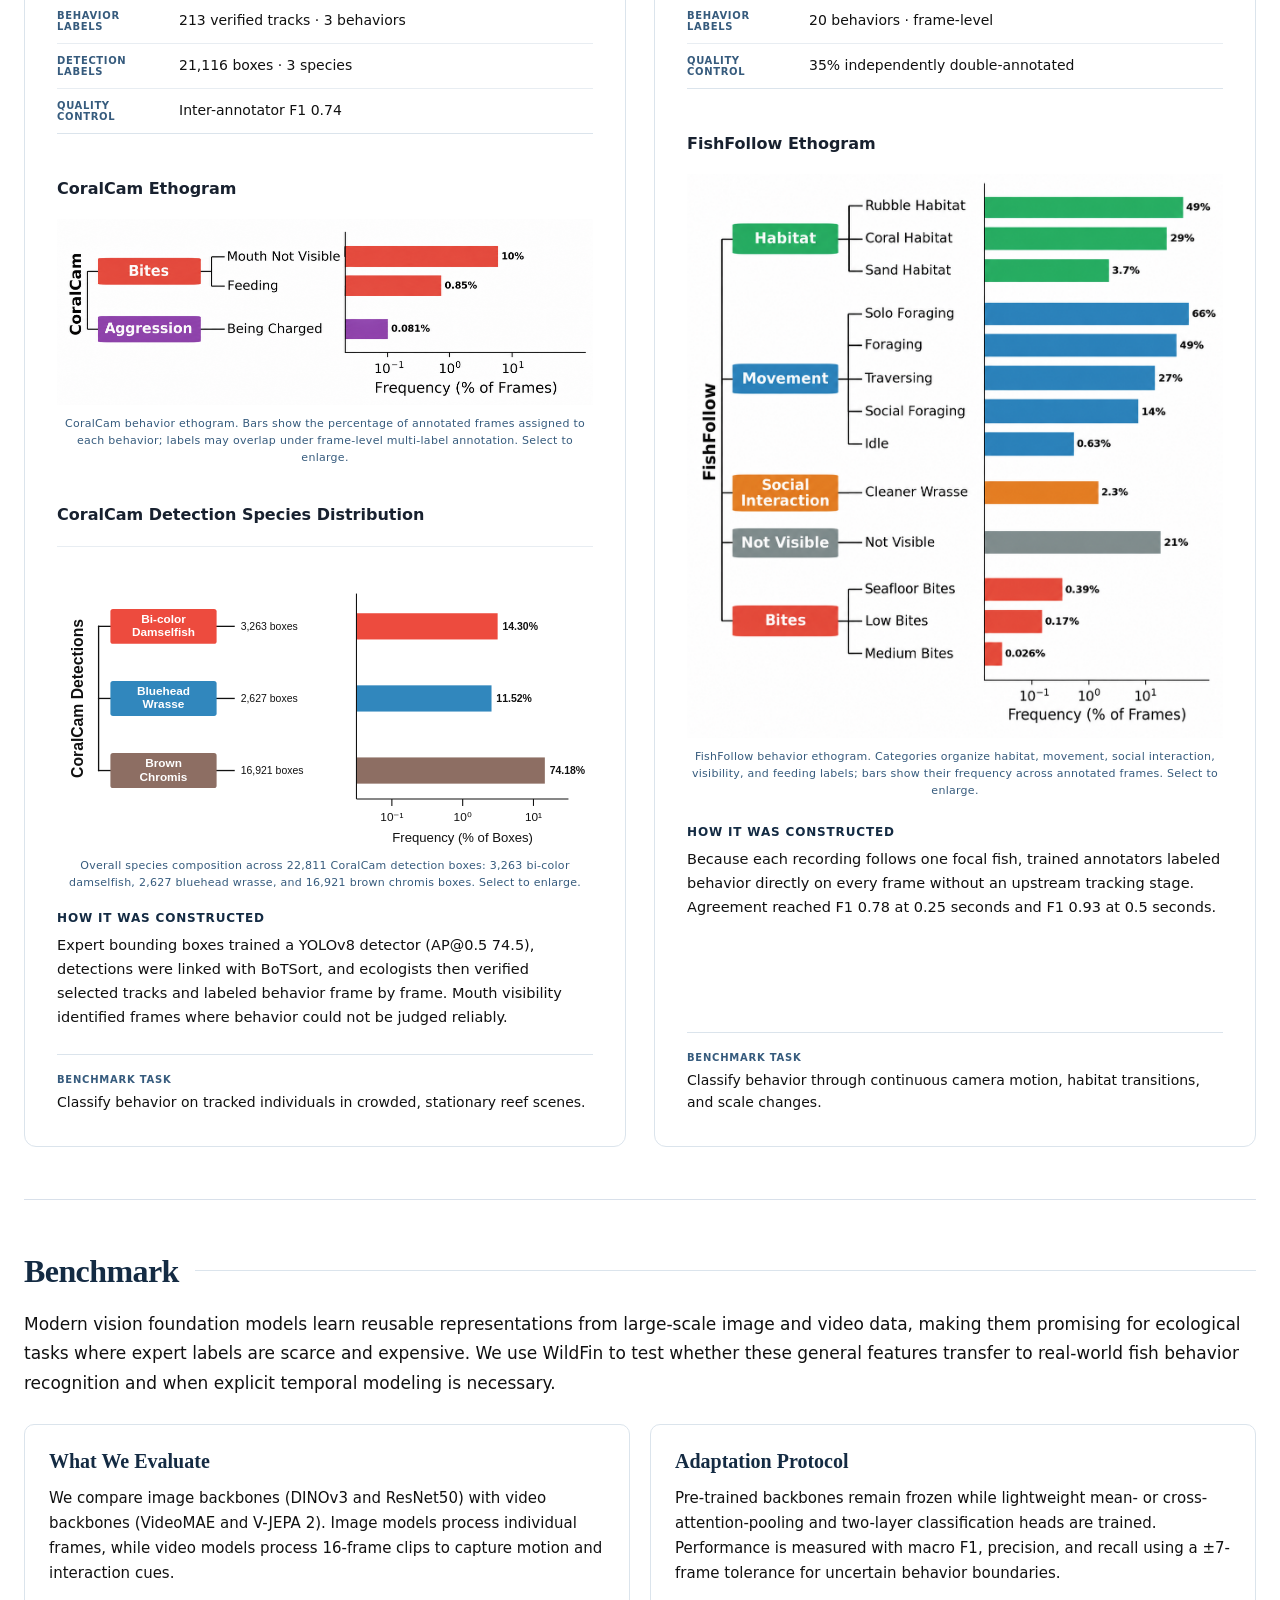
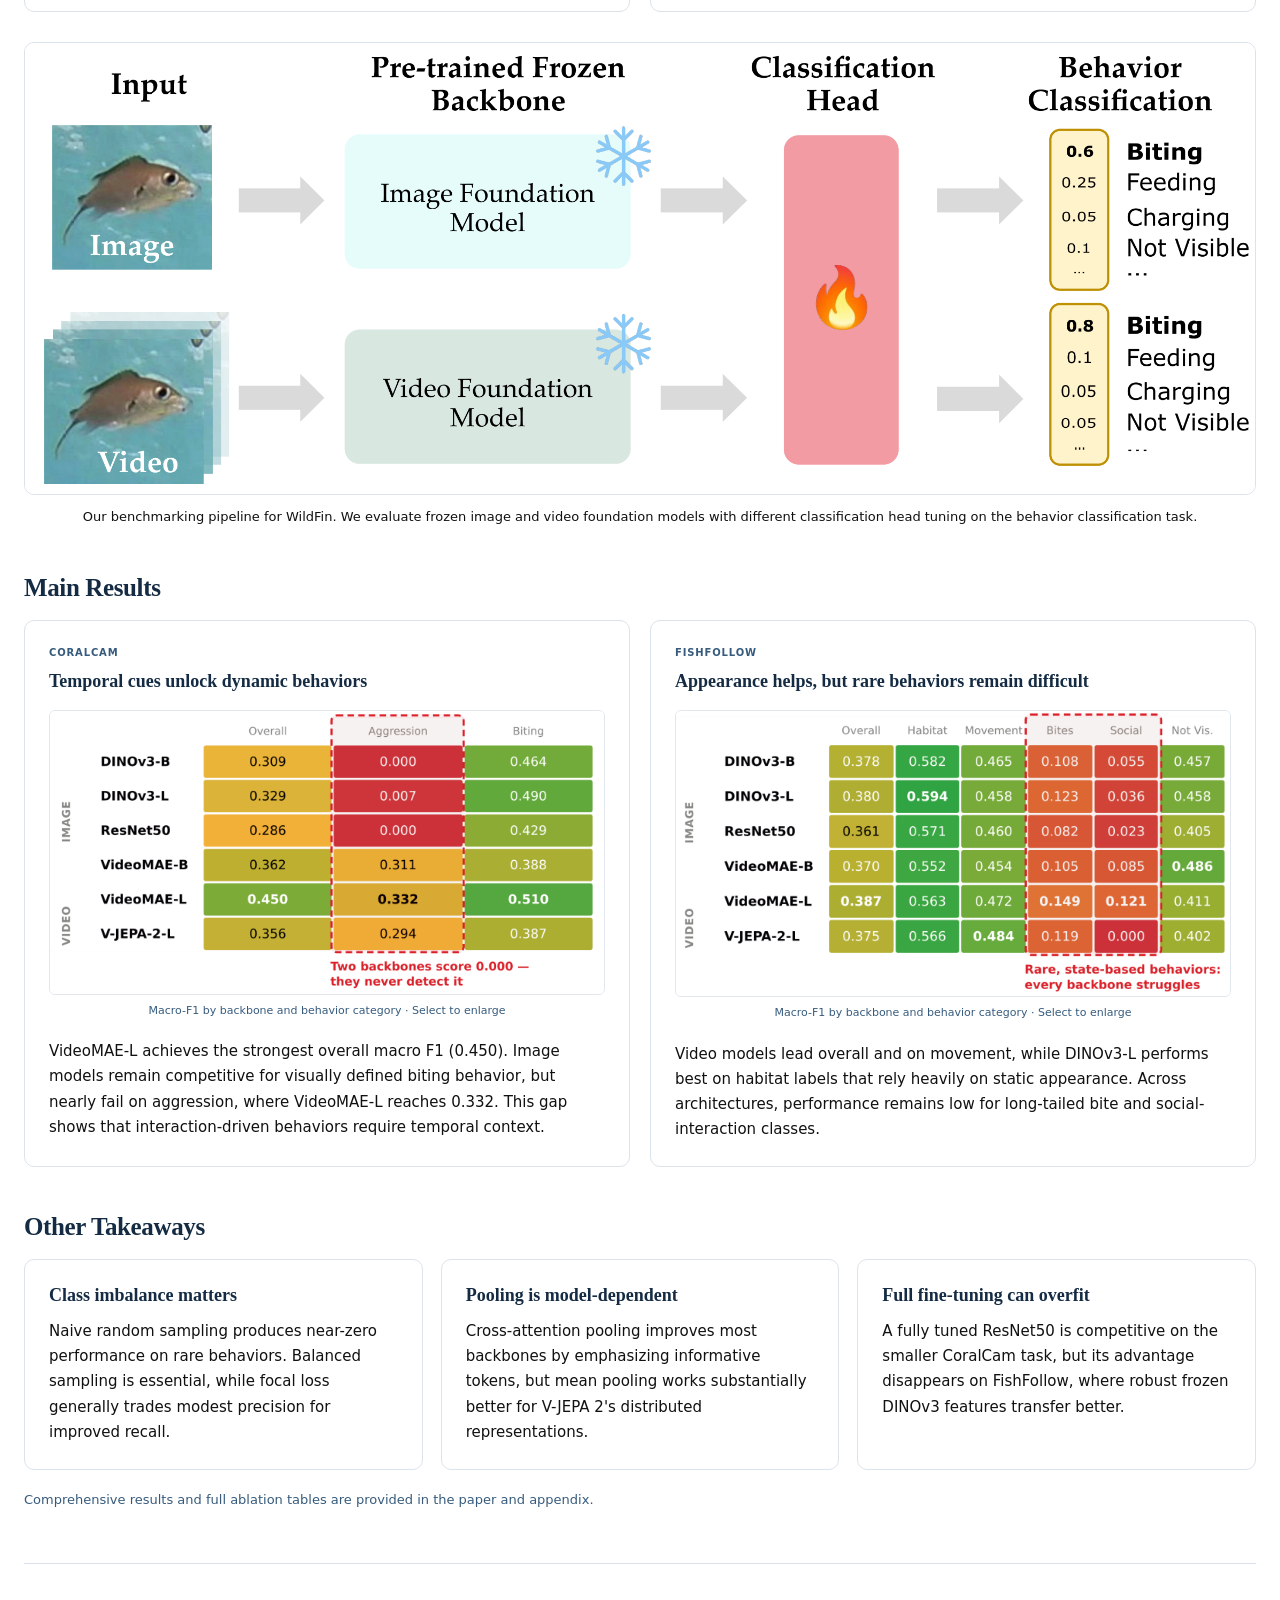
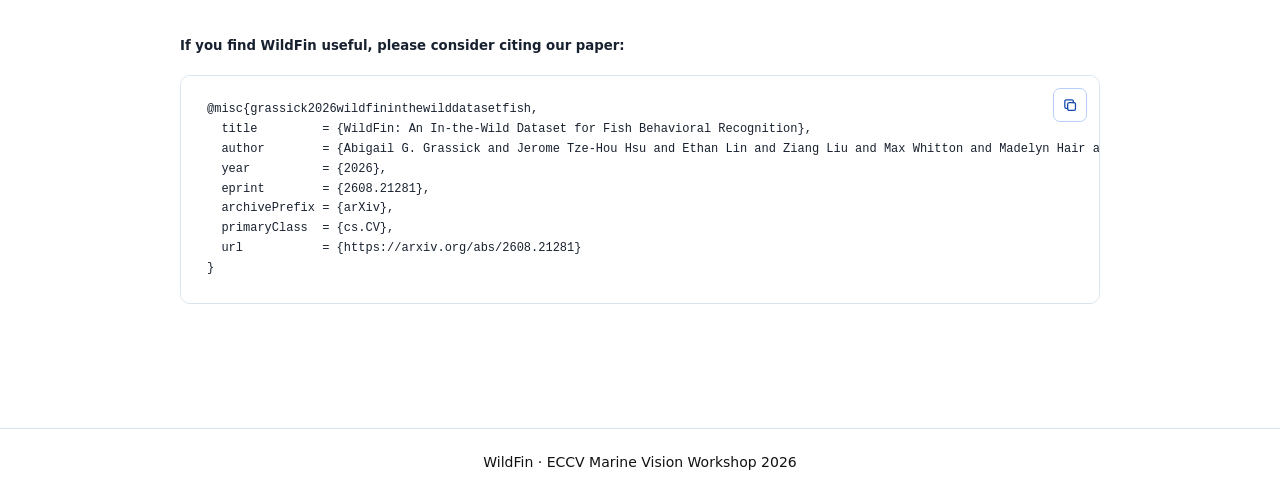
==== commit 539eb099: "Update website" ====
--- a/index.html
+++ b/index.html
@@ -5,9 +5,9 @@
     <meta name="viewport" content="width=device-width, initial-scale=1">
     <meta
       name="description"
-      content="WildFin: An In-the-Wild Video Dataset for Fish Behavioral Recognition, accepted as an oral presentation at the ECCV Marine Vision workshop 2026."
+      content="WildFin: An In-the-Wild Dataset for Fish Behavioral Recognition, accepted as an oral presentation at the ECCV Marine Vision workshop 2026."
     >
-    <title>WildFin | Fish Behavioral Recognition Dataset</title>
+    <title>WildFin: An In-the-Wild Dataset for Fish Behavioral Recognition</title>
     <link rel="stylesheet" href="styles.css">
   </head>
   <body>
@@ -15,62 +15,69 @@
       <a class="brand" href="#top">WildFin</a>
       <nav class="nav-links" aria-label="Page sections">
         <a href="#abstract">Abstract</a>
-        <a href="#details">Details</a>
+        <a href="#motivation">Motivation</a>
+        <a href="#details">Dataset</a>
+        <a href="#benchmark">Benchmark</a>
+        <a href="#citation">Citation</a>
         <a href="poster.html">Poster</a>
-        <a href="tutorials.html">Tutorials</a>
       </nav>
     </header>
 
-    <main id="top" class="paper-page">
+    <main id="top" class="paper-page home-page">
       <section class="paper-header" aria-labelledby="paper-title">
+        <video class="hero-video" autoplay muted loop playsinline poster="images/hero-underwater.jpg" aria-hidden="true">
+          <source src="videos/GX017050_hero_11s.mp4" type="video/mp4">
+        </video>
         <p class="venue">ECCV Marine Vision Workshop 2026 &middot; Oral Presentation</p>
-        <h1 id="paper-title">WildFin: An In-the-Wild Video Dataset for Fish Behavioral Recognition</h1>
+        <h1 id="paper-title">WildFin: An In-the-Wild Dataset for Fish Behavioral Recognition</h1>
 
         <p class="authors">
-          Abigail Grassick*,
-          Jerome Tze-Hou Hsu*,
-          Ethan Lin*,
-          Ziang Liu,
-          Max Whitton,
-          Madelyn Hair,
-          Liam Gutierrez,
-          Haozheng Yu,
-          Kristin Branson,
-          Vivek Jayaraman,
-          Michael A. Gil,
-          Andrew M. Hein,
-          Jennifer J. Sun
+          Abigail G. Grassick<sup>1,*</sup><a class="orcid-link" href="https://orcid.org/0009-0007-2484-0230" target="_blank" rel="noopener" aria-label="Abigail G. Grassick ORCID">iD</a>,
+          Jerome Tze-Hou Hsu<sup>1,*</sup><a class="orcid-link" href="https://orcid.org/0000-0003-1312-0186" target="_blank" rel="noopener" aria-label="Jerome Tze-Hou Hsu ORCID">iD</a>,
+          Ethan Lin<sup>1,*</sup><a class="orcid-link" href="https://orcid.org/0009-0007-6448-690X" target="_blank" rel="noopener" aria-label="Ethan Lin ORCID">iD</a>,
+          Ziang Liu<sup>1</sup><a class="orcid-link" href="https://orcid.org/0000-0001-6274-0459" target="_blank" rel="noopener" aria-label="Ziang Liu ORCID">iD</a>,
+          Max Whitton<sup>1</sup>,
+          Madelyn Hair<sup>2</sup><a class="orcid-link" href="https://orcid.org/0009-0009-8771-2871" target="_blank" rel="noopener" aria-label="Madelyn Hair ORCID">iD</a>,
+          Liam Gutierrez<sup>2</sup>,
+          Haozheng Yu<sup>1</sup><a class="orcid-link" href="https://orcid.org/0009-0007-6709-3191" target="_blank" rel="noopener" aria-label="Haozheng Yu ORCID">iD</a>,
+          Kristin Branson<sup>3</sup><a class="orcid-link" href="https://orcid.org/0000-0002-5567-2512" target="_blank" rel="noopener" aria-label="Kristin Branson ORCID">iD</a>,
+          Vivek Jayaraman<sup>3</sup><a class="orcid-link" href="https://orcid.org/0000-0003-3680-7378" target="_blank" rel="noopener" aria-label="Vivek Jayaraman ORCID">iD</a>,
+          Michael A. Gil<sup>2</sup><a class="orcid-link" href="https://orcid.org/0000-0002-0411-8378" target="_blank" rel="noopener" aria-label="Michael A. Gil ORCID">iD</a>,
+          Andrew M. Hein<sup>1</sup><a class="orcid-link" href="https://orcid.org/0000-0001-7217-6185" target="_blank" rel="noopener" aria-label="Andrew M. Hein ORCID">iD</a>,
+          Jennifer J. Sun<sup>1</sup><a class="orcid-link" href="https://orcid.org/0000-0002-0906-6589" target="_blank" rel="noopener" aria-label="Jennifer J. Sun ORCID">iD</a>
         </p>
-        <p class="affiliations"> 
-          Cornell University, 
-          University of Colorado Boulder,
-        Janelia HHMI </p>
-
-        <p class="co-first-authors">*Co-first authors</p>
+        <p class="affiliations">
+          <span><sup>1</sup> Cornell University</span>
+          <span><sup>2</sup> University of Colorado Boulder</span>
+          <span><sup>3</sup> HHMI Janelia Research Campus</span>
+        </p>
 
         <div class="paper-links" aria-label="Project links">
-          <a href="wildfin.pdf" target="_blank" rel="noopener">Paper</a>
-          <a href="https://arxiv.org/abs/2608.21281" target="_blank" rel="noopener">arXiv</a>
-          <a href="https://github.com/team-wildfin/wildfin-mini" aria-disabled="true">Code</a>
-          <a href="https://dataverse.harvard.edu/dataverse/wildfin/" target="_blank" rel="noopener">Dataset</a>
-        </div>
-      </section>
-
-      <section class="video-preview" aria-label="Dataset preview videos">
-        <div class="video-grid">
-          <div class="video-card">
-            <video autoplay muted loop playsinline aria-label="Stationary camera preview">
-              <source src="videos/GX017050_boxed_preview.mp4" type="video/mp4">
-            </video>
-            <p class="video-caption">CoralCam</p>
-          </div>
-          <div class="video-card">
-            <video autoplay muted loop playsinline aria-label="Diver-follow preview">
-              <source src="videos/fishfollow_for_pres.mp4" type="video/mp4">
-            </video>
-            <p class="video-caption">FishFollow</p>
-          </div>
-        </div>
+          <a href="https://arxiv.org/abs/2608.21281" target="_blank" rel="noopener">
+            <svg viewBox="0 0 24 24" aria-hidden="true">
+              <path d="M7 3.5h7l4 4V20.5H7zM14 3.5v4h4M10 12h5M10 15.5h5"/>
+            </svg>
+            arXiv
+          </a>
+          <a href="https://github.com/team-wildfin/wildfin-mini" target="_blank" rel="noopener">
+            <svg viewBox="0 0 24 24" aria-hidden="true">
+              <path d="M8.5 9 5.5 12l3 3M15.5 9l3 3-3 3M13.5 6.5l-3 11"/>
+            </svg>
+            Code
+          </a>
+          <a href="https://dataverse.harvard.edu/dataverse/wildfin/" target="_blank" rel="noopener">
+            <svg viewBox="0 0 24 24" aria-hidden="true">
+              <ellipse cx="12" cy="6" rx="7" ry="3"/>
+              <path d="M5 6v6c0 1.7 3.1 3 7 3s7-1.3 7-3V6M5 12v6c0 1.7 3.1 3 7 3s7-1.3 7-3v-6"/>
+            </svg>
+            Dataset
+          </a>
+        </div>
+        <a class="scroll-cue" href="#abstract" aria-label="Scroll to abstract">
+          <svg viewBox="0 0 24 24" aria-hidden="true">
+            <path d="m6 9 6 6 6-6"/>
+          </svg>
+        </a>
       </section>
 
       <section class="section abstract" id="abstract">
@@ -79,54 +86,321 @@
           Recent advances in field technology have led to a massive influx of in-the-wild video data for
           ecological science. The primary bottleneck in leveraging this data is the high cost of expert
           annotation. While computer vision offers a potential solution, current models frequently fail when
-          deployed in complex marine environments.
+          deployed in complex marine environments. To characterize these failures, we introduce <b>WildFin</b>, a
+          novel benchmark for fish behavior recognition collected and annotated by ecologists. <b>WildFin</b> spans
+          two critical real-world paradigms: stationary cameras monitoring groups of fish and dynamic divers
+          following individual subjects. The dataset represents a massive curation effort, involving 1,350
+          hours of fieldwork and 600 hours of expert annotation to produce 9 hours of behavioral data with over
+          2 million frame-by-frame labels. We benchmark modern vision foundation models and quantify tradeoffs
+          between static and spatiotemporal architectures, revealing the substantial gap that remains between
+          current model capabilities and the demands of real-world underwater behavioral analysis.
         </p>
-        <p>
-          WildFin characterizes these failures through a dataset collected and annotated by ecologists. It
-          includes two critical deployment paradigms: stationary cameras monitoring groups of fish and dynamic
-          divers following individual subjects. The benchmark evaluates modern vision foundation models and
-          quantifies the remaining gap between current model capabilities and real-world underwater behavioral
-          analysis.
-        </p>
+      </section>
+
+      <section class="section" id="motivation">
+        <h2>Motivation</h2>
+        <div class="motivation-card">
+          <figure class="motivation-figure">
+            <a href="images/motivation.png" target="_blank" rel="noopener" aria-label="Open the WildFin motivation figure at full size">
+              <img src="images/motivation.png" alt="Marine ecology pipeline from raw footage through manual annotation or computer-vision behavior classification to a behavior distribution" loading="lazy">
+            </a>
+          </figure>
+          <div class="motivation-copy">
+            <p>
+              Many in-situ or &ldquo;in the wild&rdquo; marine ecology pipelines require the annotation of fish
+              behavior from raw video. Historically, domain experts spend many hours manually annotating this
+              behavior data (including in our work), and thus it is extremely expensive to gather enough data to
+              generate any downstream ecological insights.
+            </p>
+            <p>
+              With recent advances in computer vision, the automation of labeling ecological behavior data is
+              becoming increasingly possible. WildFin is a new benchmark to evaluate the performance of computer
+              vision models on fish behavior classification tasks in real-world ecological data --- the
+              data that ecologists actually use for science.
+            </p>
+            <p>
+              In addition to benchmarking vision model capabilities, we are excited to see how WildFin can bridge the gap between computer vision research and the practical challenges of ecological applications.
+            </p>
+
+          </div>
+        </div>
       </section>
 
       <section class="section" id="details">
         <h2>Dataset Details</h2>
-        <dl class="details-list">
-          <div>
-            <dt>Fieldwork</dt>
-            <dd>1,350 hours</dd>
-          </div>
-          <div>
-            <dt>Expert annotation</dt>
-            <dd>600 hours</dd>
-          </div>
-          <div>
-            <dt>Behavioral video</dt>
-            <dd>9 hours</dd>
-          </div>
-          <div>
-            <dt>Labels</dt>
-            <dd>2M+ frame-by-frame annotations</dd>
-          </div>
-          <div>
-            <dt>Video settings</dt>
-            <dd>Stationary group footage and diver-follow individual footage</dd>
-          </div>
-          <div>
-            <dt>Task</dt>
-            <dd>Fish behavioral recognition in complex underwater video</dd>
-          </div>
-        </dl>
-      </section>
-
-      <section class="section">
+        <p class="dataset-intro">
+          WildFin is composed of two datasets, <strong>CoralCam</strong> and <strong>FishFollow</strong>, that
+          benchmark fish behavior recognition across two different real-world data-collection paradigms. We
+          provide short Colab notebooks showing how to load and work with each dataset
+          (<a href="https://colab.research.google.com/drive/1f4TOLeHGgOxMOJ51b9m297P-oZMnO5W8?usp=sharing" target="_blank" rel="noopener">CoralCam</a> /
+          <a href="https://colab.research.google.com/drive/1Xn7ipTdhH1UZVVQhnNiaG2Fh3Rn14mFa?usp=sharing" target="_blank" rel="noopener">FishFollow</a>).
+          We recommend using our codebase <a href="https://github.com/team-wildfin/wildfin-mini" target="_blank" rel="noopener">VisionBench</a>
+          when training models on the dataset. It is a modular and scalable PyTorch framework for video
+          classification tasks and handles many of the challenges of working with large amounts of video data.
+        </p>
+        <div class="dataset-panels">
+          <article class="dataset-panel">
+            <p class="dataset-kicker">Stationary · Multi-agent</p>
+            <div class="dataset-panel-heading">
+              <h3>CoralCam</h3>
+              <a class="colab-button panel-colab-button" href="https://colab.research.google.com/drive/1f4TOLeHGgOxMOJ51b9m297P-oZMnO5W8?usp=sharing" target="_blank" rel="noopener">
+                <svg width="20" height="16" viewBox="0 0 24 24" fill="none" aria-hidden="true">
+                  <path d="M4.5 16.5a5.5 5.5 0 1 1 6.62-8.62l1.76 1.76A5.5 5.5 0 1 1 19.5 16.5H4.5Z" stroke="currentColor" stroke-width="1.6" stroke-linejoin="round"/>
+                </svg>
+                Open in Colab
+              </a>
+            </div>
+            <video class="dataset-video" autoplay muted loop playsinline preload="metadata" aria-label="CoralCam stationary-camera example">
+              <source src="videos/GX017050_boxed_preview.mp4" type="video/mp4">
+            </video>
+            <p class="dataset-summary">
+              Fixed cameras observe schools of brown chromis across 12 wild reef sites in Curaçao, capturing
+              dense social behavior amid occlusion, small fish, and complex coral backgrounds.
+            </p>
+
+            <dl class="subset-stats">
+              <div>
+                <dt>Footage</dt>
+                <dd>1.2 hours · 258,998 frames</dd>
+              </div>
+              <div>
+                <dt>Capture</dt>
+                <dd>12 sites · 1080p at 60 fps</dd>
+              </div>
+              <div>
+                <dt>Behavior labels</dt>
+                <dd>213 verified tracks · 3 behaviors</dd>
+              </div>
+              <div>
+                <dt>Detection labels</dt>
+                <dd>21,116 boxes · 3 species</dd>
+              </div>
+              <div>
+                <dt>Quality control</dt>
+                <dd>Inter-annotator F1 0.74</dd>
+              </div>
+            </dl>
+            <h4>CoralCam Ethogram</h4>
+            <figure class="taxonomy-figure taxonomy-figure--coralcam">
+              <a href="images/coralcam_ethogram.png" target="_blank" rel="noopener" aria-label="Open the CoralCam ethogram at full size">
+                <img src="images/coralcam_ethogram.png" alt="CoralCam ethogram showing bites and aggression behaviors with their frame frequencies" loading="lazy">
+              </a>
+              <figcaption>
+                CoralCam behavior ethogram. Bars show the percentage of annotated frames assigned to each
+                behavior; labels may overlap under frame-level multi-label annotation. Select to enlarge.
+              </figcaption>
+            </figure>
+            <h4>CoralCam Detection Species Distribution</h4>
+            <figure class="distribution-figure">
+              <a href="images/coralcam_species_distribution.svg" target="_blank" rel="noopener" aria-label="Open the overall CoralCam species distribution at full size">
+                <img src="images/coralcam_species_distribution.svg" alt="Stacked bar showing the overall species distribution across all CoralCam detection boxes" loading="lazy">
+              </a>
+              <figcaption>
+                Overall species composition across 22,811 CoralCam detection boxes: 3,263 bi-color damselfish,
+                2,627 bluehead wrasse, and 16,921 brown chromis boxes. Select to enlarge.
+              </figcaption>
+            </figure>
+
+            <div class="dataset-construction">
+              <h4>How it was constructed</h4>
+              <p>
+                Expert bounding boxes trained a YOLOv8 detector (AP@0.5 74.5), detections were linked with
+                BoTSort, and ecologists then verified selected tracks and labeled behavior frame by frame. Mouth
+                visibility identified frames where behavior could not be judged reliably.
+              </p>
+            </div>
+
+            <p class="dataset-task">
+              <strong>Benchmark task</strong>
+              Classify behavior on tracked individuals in crowded, stationary reef scenes.
+            </p>
+          </article>
+
+          <article class="dataset-panel">
+            <p class="dataset-kicker">Mobile · Focal-follow</p>
+            <div class="dataset-panel-heading">
+              <h3>FishFollow</h3>
+              <a class="colab-button panel-colab-button" href="https://colab.research.google.com/drive/1Xn7ipTdhH1UZVVQhnNiaG2Fh3Rn14mFa?usp=sharing" target="_blank" rel="noopener">
+                <svg width="20" height="16" viewBox="0 0 24 24" fill="none" aria-hidden="true">
+                  <path d="M4.5 16.5a5.5 5.5 0 1 1 6.62-8.62l1.76 1.76A5.5 5.5 0 1 1 19.5 16.5H4.5Z" stroke="currentColor" stroke-width="1.6" stroke-linejoin="round"/>
+                </svg>
+                Open in Colab
+              </a>
+            </div>
+            <video class="dataset-video" autoplay muted loop playsinline preload="metadata" aria-label="FishFollow focal-follow example">
+              <source src="videos/fishfollow_for_pres.mp4" type="video/mp4">
+            </video>
+            <p class="dataset-summary">
+              Divers follow individual parrotfish and surgeonfish through wild reefs in Curaçao, preserving the
+              camera motion and viewpoint shifts of real behavioral field observations.
+            </p>
+
+            <dl class="subset-stats">
+              <div>
+                <dt>Footage</dt>
+                <dd>8 hours · 1,799,894 frames</dd>
+              </div>
+              <div>
+                <dt>Capture</dt>
+                <dd>81 videos · 4K at 60 fps</dd>
+              </div>
+              <div>
+                <dt>Behavior labels</dt>
+                <dd>20 behaviors · frame-level</dd>
+              </div>
+              <div>
+                <dt>Quality control</dt>
+                <dd>35% independently double-annotated</dd>
+              </div>
+            </dl>
+            <h4>FishFollow Ethogram</h4>
+            <figure class="taxonomy-figure taxonomy-figure--fishfollow">
+              <a href="images/fishfollow_ethogram.png" target="_blank" rel="noopener" aria-label="Open the FishFollow ethogram at full size">
+                <img src="images/fishfollow_ethogram.png" alt="FishFollow ethogram showing habitat, movement, social interaction, visibility, and bites with their frame frequencies" loading="lazy">
+              </a>
+              <figcaption>
+                FishFollow behavior ethogram. Categories organize habitat, movement, social interaction,
+                visibility, and feeding labels; bars show their frequency across annotated frames. Select to
+                enlarge.
+              </figcaption>
+            </figure>
+
+            <div class="dataset-construction">
+              <h4>How it was constructed</h4>
+              <p>
+                Because each recording follows one focal fish, trained annotators labeled behavior directly on
+                every frame without an upstream tracking stage. Agreement reached F1 0.78 at 0.25 seconds and
+                F1 0.93 at 0.5 seconds.
+              </p>
+            </div>
+
+            <p class="dataset-task">
+              <strong>Benchmark task</strong>
+              Classify behavior through continuous camera motion, habitat transitions, and scale changes.
+            </p>
+          </article>
+        </div>
+      </section>
+
+      <section class="section" id="benchmark">
         <h2>Benchmark</h2>
-        <p>
-          WildFin stress-tests static and spatiotemporal vision architectures in marine environments,
-          emphasizing real deployment conditions such as occlusion, changing visibility, camera motion, and
-          multi-animal scenes.
+        <p class="benchmark-lede">
+          Modern vision foundation models learn reusable representations from large-scale image and video data,
+          making them promising for ecological tasks where expert labels are scarce and expensive. We use
+          WildFin to test whether these general features transfer to real-world fish behavior recognition and
+          when explicit temporal modeling is necessary.
         </p>
+
+        <div class="benchmark-overview">
+          <article class="benchmark-card">
+            <h3>What We Evaluate</h3>
+            <p>
+              We compare image backbones (DINOv3 and ResNet50) with video backbones (VideoMAE and V-JEPA 2).
+              Image models process individual frames, while video models process 16-frame clips to capture
+              motion and interaction cues.
+            </p>
+          </article>
+          <article class="benchmark-card">
+            <h3>Adaptation Protocol</h3>
+            <p>
+              Pre-trained backbones remain frozen while lightweight mean- or cross-attention-pooling and
+              two-layer classification heads are trained. Performance is measured with macro F1, precision, and
+              recall using a ±7-frame tolerance for uncertain behavior boundaries.
+            </p>
+          </article>
+        </div>
+
+        <figure class="benchmark-figure">
+          <a href="images/benchmark_figure.png" target="_blank" rel="noopener" aria-label="Open the WildFin benchmarking pipeline figure at full size">
+            <img src="images/benchmark_figure.png" alt="WildFin benchmarking pipeline comparing frozen image and video foundation models with a trainable classification head" loading="lazy">
+          </a>
+          <figcaption>
+            Our benchmarking pipeline for WildFin. We evaluate frozen image and video foundation models with
+            different classification head tuning on the behavior classification task.
+          </figcaption>
+        </figure>
+
+        <h3 class="benchmark-subheading">Main Results</h3>
+        <div class="benchmark-results-grid">
+          <article class="benchmark-card benchmark-result-card">
+            <p class="benchmark-card-kicker">CoralCam</p>
+            <h4>Temporal cues unlock dynamic behaviors</h4>
+            <figure class="benchmark-result-figure">
+              <a href="images/coralcam_results.png" target="_blank" rel="noopener" aria-label="Open the CoralCam benchmark results at full size">
+                <img src="images/coralcam_results.png" alt="CoralCam macro-F1 results comparing image and video backbones across overall, aggression, and biting behavior categories" loading="lazy">
+              </a>
+              <figcaption>Macro-F1 by backbone and behavior category · Select to enlarge</figcaption>
+            </figure>
+            <p>
+              VideoMAE-L achieves the strongest overall macro F1 (0.450). Image models remain competitive for
+              visually defined biting behavior, but nearly fail on aggression, where VideoMAE-L reaches 0.332.
+              This gap shows that interaction-driven behaviors require temporal context.
+            </p>
+          </article>
+          <article class="benchmark-card benchmark-result-card">
+            <p class="benchmark-card-kicker">FishFollow</p>
+            <h4>Appearance helps, but rare behaviors remain difficult</h4>
+            <figure class="benchmark-result-figure">
+              <a href="images/fishfollow_results.png" target="_blank" rel="noopener" aria-label="Open the FishFollow benchmark results at full size">
+                <img src="images/fishfollow_results.png" alt="FishFollow macro-F1 results comparing image and video backbones across habitat, movement, bites, social, and visibility categories" loading="lazy">
+              </a>
+              <figcaption>Macro-F1 by backbone and behavior category · Select to enlarge</figcaption>
+            </figure>
+            <p>
+              Video models lead overall and on movement, while DINOv3-L performs best on habitat labels that
+              rely heavily on static appearance. Across architectures, performance remains low for long-tailed
+              bite and social-interaction classes.
+            </p>
+          </article>
+        </div>
+
+        <h3 class="benchmark-subheading">Other Takeaways</h3>
+        <div class="benchmark-takeaways">
+          <article class="benchmark-card">
+            <h4>Class imbalance matters</h4>
+            <p>
+              Naive random sampling produces near-zero performance on rare behaviors. Balanced sampling is
+              essential, while focal loss generally trades modest precision for improved recall.
+            </p>
+          </article>
+          <article class="benchmark-card">
+            <h4>Pooling is model-dependent</h4>
+            <p>
+              Cross-attention pooling improves most backbones by emphasizing informative tokens, but mean
+              pooling works substantially better for V-JEPA 2's distributed representations.
+            </p>
+          </article>
+          <article class="benchmark-card">
+            <h4>Full fine-tuning can overfit</h4>
+            <p>
+              A fully tuned ResNet50 is competitive on the smaller CoralCam task, but its advantage disappears
+              on FishFollow, where robust frozen DINOv3 features transfer better.
+            </p>
+          </article>
+        </div>
+        <p class="benchmark-note">Comprehensive results and full ablation tables are provided in the paper and appendix.</p>
+      </section>
+
+      <section class="section" id="citation">
+        <h5>If you find WildFin useful, please consider citing our paper:</h5>
+
+        <div class="citation-card">
+          <button class="copy-citation-button" type="button" data-copy-citation aria-label="Copy BibTeX" title="Copy BibTeX">
+            <svg viewBox="0 0 24 24" aria-hidden="true">
+              <rect x="8" y="8" width="11" height="11" rx="2"/>
+              <path d="M16 8V6a2 2 0 0 0-2-2H6a2 2 0 0 0-2 2v8a2 2 0 0 0 2 2h2"/>
+            </svg>
+          </button>
+          <pre><code id="bibtex-citation">@misc{grassick2026wildfininthewilddatasetfish,
+  title         = {WildFin: An In-the-Wild Dataset for Fish Behavioral Recognition},
+  author        = {Abigail G. Grassick and Jerome Tze-Hou Hsu and Ethan Lin and Ziang Liu and Max Whitton and Madelyn Hair and Liam Gutierrez and Haozheng Yu and Kristin Branson and Vivek Jayaraman and Michael A. Gil and Andrew M. Hein and Jennifer J. Sun},
+  year          = {2026},
+  eprint        = {2608.21281},
+  archivePrefix = {arXiv},
+  primaryClass  = {cs.CV},
+  url           = {https://arxiv.org/abs/2608.21281}
+}</code></pre>
+        </div>
       </section>
     </main>
 
--- a/styles.css
+++ b/styles.css
@@ -2,7 +2,7 @@
   color-scheme: light;
   --ink: #18212f;
   --muted: #5d6878;
-  --paper: #f6f8fb;
+  --paper: #ffffff;
   --panel: #ffffff;
   --line: #d8e0ea;
   --accent: #2563eb;
@@ -18,13 +18,12 @@
 }
 
 html {
+  background: #ffffff;
   scroll-behavior: smooth;
 }
 
 body {
-  background:
-    linear-gradient(180deg, #edf4ff 0%, var(--paper) 360px),
-    var(--paper);
+  background: #ffffff;
   color: var(--ink);
   margin: 0;
 }
@@ -42,7 +41,7 @@
 .site-header {
   align-items: center;
   backdrop-filter: blur(16px);
-  background: rgba(246, 248, 251, 0.88);
+  background: rgba(255, 255, 255, 0.94);
   border-bottom: 1px solid var(--line);
   display: flex;
   justify-content: space-between;
@@ -79,6 +78,202 @@
   margin: 0 auto;
   max-width: 920px;
   padding: 64px 24px 72px;
+}
+
+.home-page {
+  background: #ffffff;
+  max-width: none;
+  padding: 0 0 72px;
+}
+
+.home-page > .section,
+.footer {
+  background-color: #ffffff;
+}
+
+.home-page .paper-header {
+  align-items: center;
+  background: #08243a;
+  border-bottom: 0;
+  display: flex;
+  flex-direction: column;
+  justify-content: center;
+  margin: 0;
+  min-height: calc(100svh - 58px);
+  overflow: hidden;
+  padding: clamp(64px, 10vh, 112px) 24px;
+  position: relative;
+}
+
+.home-page .paper-header::before {
+  background: linear-gradient(180deg, rgba(4, 24, 43, 0.42), rgba(4, 31, 55, 0.72));
+  content: "";
+  inset: 0;
+  position: absolute;
+  z-index: 1;
+}
+
+.home-page .paper-header > :not(.hero-video) {
+  position: relative;
+  z-index: 2;
+}
+
+.hero-video {
+  height: 100%;
+  inset: 0;
+  object-fit: cover;
+  position: absolute;
+  width: 100%;
+  z-index: 0;
+}
+
+.home-page .paper-header h1 {
+  color: #ffffff;
+  text-shadow: 0 2px 22px rgba(0, 18, 32, 0.45);
+}
+
+.home-page .venue,
+.home-page .authors,
+.home-page .affiliations,
+.home-page .co-first-authors {
+  color: rgba(255, 255, 255, 0.94);
+  text-shadow: 0 1px 12px rgba(0, 18, 32, 0.6);
+}
+
+.home-page .paper-links a {
+  align-items: center;
+  backdrop-filter: blur(10px);
+  background: rgba(5, 37, 60, 0.34);
+  border-color: rgba(255, 255, 255, 0.45);
+  border-radius: 999px;
+  box-shadow: 0 8px 24px rgba(0, 18, 32, 0.16);
+  color: #ffffff;
+  gap: 8px;
+  min-width: 0;
+  padding: 10px 17px;
+  transition: background-color 160ms ease, border-color 160ms ease, color 160ms ease, transform 160ms ease;
+}
+
+.home-page .paper-links a:hover {
+  background: rgba(255, 255, 255, 0.94);
+  border-color: rgba(255, 255, 255, 0.94);
+  color: #123d63;
+  transform: translateY(-1px);
+}
+
+.home-page .paper-links svg {
+  fill: none;
+  height: 17px;
+  stroke: currentColor;
+  stroke-linecap: round;
+  stroke-linejoin: round;
+  stroke-width: 1.7;
+  width: 17px;
+}
+
+.home-page .paper-header > .scroll-cue {
+  align-items: center;
+  animation: scroll-cue-bounce 1.8s ease-in-out infinite;
+  border: 1px solid rgba(255, 255, 255, 0.5);
+  border-radius: 50%;
+  bottom: 22px;
+  color: #ffffff;
+  display: flex;
+  height: 38px;
+  justify-content: center;
+  position: absolute;
+  text-decoration: none;
+  width: 38px;
+}
+
+.scroll-cue:hover {
+  background: rgba(255, 255, 255, 0.16);
+  color: #ffffff;
+}
+
+.scroll-cue svg {
+  fill: none;
+  height: 21px;
+  stroke: currentColor;
+  stroke-linecap: round;
+  stroke-linejoin: round;
+  stroke-width: 1.8;
+  width: 21px;
+}
+
+@keyframes scroll-cue-bounce {
+  0%,
+  100% {
+    transform: translateY(0);
+  }
+
+  50% {
+    transform: translateY(7px);
+  }
+}
+
+@media (prefers-reduced-motion: reduce) {
+  .scroll-cue {
+    animation: none;
+  }
+}
+
+.home-page > .section {
+  margin-left: auto;
+  margin-right: auto;
+  max-width: 920px;
+  width: calc(100% - 48px);
+}
+
+.home-page > #details {
+  max-width: 1320px;
+}
+
+.home-page > #motivation {
+  max-width: 1180px;
+}
+
+.home-page > #benchmark {
+  max-width: 1320px;
+}
+
+.home-page > .abstract {
+  margin-top: 24px;
+  scroll-margin-top: 80px;
+}
+
+.home-page > .section > h2 {
+  align-items: center;
+  display: flex;
+  gap: 16px;
+  margin-bottom: 20px;
+}
+
+.home-page > .section > h2::after {
+  background: #dbe4ec;
+  content: "";
+  flex: 1;
+  height: 1px;
+}
+
+.home-page > .section > p {
+  background: #ffffff;
+  border: 1px solid #dbe4ec;
+  border-radius: 10px;
+  max-width: none;
+  padding: clamp(24px, 3.5vw, 34px);
+}
+
+.home-page > .section > .details-list {
+  background: #ffffff;
+  border: 1px solid #dbe4ec;
+  border-radius: 10px;
+  overflow: hidden;
+  padding: 0 clamp(24px, 3.5vw, 34px);
+}
+
+.home-page > .section > .details-list div:last-child {
+  border-bottom: 0;
 }
 
 .paper-header {
@@ -98,18 +293,19 @@
 
 h1 {
   color: #101827;
-  font-size: clamp(36px, 5.8vw, 58px);
-  font-weight: 850;
-  letter-spacing: 0;
-  line-height: 1.05;
+  font-family: Georgia, "Times New Roman", serif;
+  font-size: clamp(32px, 4.2vw, 46px);
+  font-weight: 700;
+  letter-spacing: -0.025em;
+  line-height: 1.14;
   margin: 0 auto;
   max-width: 880px;
 }
 
 .authors {
-  color: #344054;
-  font-size: 18px;
-  line-height: 1.7;
+  color: #364152;
+  font-size: 16px;
+  line-height: 1.65;
   margin: 24px auto 0;
   max-width: 800px;
 }
@@ -118,12 +314,63 @@
   white-space: nowrap;
 }
 
+.authors sup {
+  font-family: Georgia, "Times New Roman", serif;
+  font-size: 0.74em;
+  font-weight: 700;
+  line-height: 0;
+}
+
+.affiliations sup {
+  font-size: 0.68em;
+  line-height: 0;
+}
+
+.orcid-link {
+  align-items: center;
+  background: #a6ce39;
+  border-radius: 50%;
+  color: #17320b;
+  display: inline-flex;
+  font-family: Arial, sans-serif;
+  font-size: 8px;
+  font-weight: 700;
+  height: 15px;
+  justify-content: center;
+  margin-left: 3px;
+  text-decoration: none;
+  vertical-align: middle;
+  width: 15px;
+}
+
+.orcid-link:hover {
+  color: #17320b;
+  transform: translateY(-1px);
+}
+
 .affiliations {
   color: var(--muted);
-  font-size: 16px;
-  font-weight: 650;
+  font-family: Georgia, "Times New Roman", serif;
+  font-size: 15px;
+  font-weight: 400;
   line-height: 1.5;
   margin: 12px auto 0;
+}
+
+.affiliations span {
+  display: inline;
+  white-space: nowrap;
+}
+
+.affiliations span + span::before {
+  content: "  ·  ";
+  white-space: pre;
+}
+
+.co-first-authors span {
+  font-family: Georgia, "Times New Roman", serif;
+  font-size: 1.15em;
+  font-weight: 700;
 }
 
 .paper-links {
@@ -160,50 +407,9 @@
   cursor: default;
 }
 
-.video-preview {
-  border-bottom: 1px solid var(--line);
-  padding: 0 0 40px;
-}
-
-.video-grid {
-  display: grid;
-  gap: 22px;
-  grid-template-columns: repeat(2, 1fr);
-}
-
-.video-card {
-  background: var(--panel);
-  border: 1px solid var(--line);
-  border-radius: 10px;
-  box-shadow: 0 6px 18px rgba(24, 33, 47, 0.06);
-  overflow: hidden;
-}
-
-.video-card video {
-  aspect-ratio: 16 / 9;
-  background: #0b1522;
-  display: block;
-  width: 100%;
-}
-
-.video-caption {
-  color: var(--muted);
-  font-size: 14px;
-  font-weight: 650;
-  margin: 0;
-  padding: 12px 16px;
-  text-align: center;
-}
-
-@media (max-width: 720px) {
-  .video-grid {
-    grid-template-columns: 1fr;
-  }
-}
-
 .section {
   border-bottom: 1px solid var(--line);
-  padding: 36px 0;
+  padding: 52px 0;
 }
 
 .section:last-of-type {
@@ -211,26 +417,34 @@
 }
 
 h2 {
-  color: #0f3765;
-  font-size: 26px;
-  font-weight: 800;
+  color: #142b43;
+  font-family: Georgia, "Times New Roman", serif;
+  font-size: clamp(26px, 3vw, 32px);
+  font-weight: 700;
+  letter-spacing: -0.018em;
   line-height: 1.2;
-  margin: 0 0 16px;
+  margin: 0 0 20px;
+  text-wrap: balance;
 }
 
 p {
-  font-size: 18px;
-  line-height: 1.75;
-  margin: 0 0 16px;
+  color: #111111;
+  font-size: 17px;
+  line-height: 1.78;
+  margin: 0 0 18px;
 }
 
 p:last-child {
   margin-bottom: 0;
 }
 
+.section > p {
+  max-width: none;
+}
+
 .details-list {
   border-top: 1px solid var(--line);
-  margin: 20px 0 0;
+  margin: 26px 0 0;
 }
 
 .details-list div {
@@ -238,19 +452,508 @@
   display: grid;
   gap: 18px;
   grid-template-columns: 210px 1fr;
-  padding: 14px 0;
+  padding: 17px 0;
+}
+
+.dataset-panels {
+  display: grid;
+  gap: 28px;
+  grid-template-columns: repeat(2, minmax(0, 1fr));
+  margin-top: 26px;
+}
+
+.home-page > .section > .dataset-intro {
+  background: transparent;
+  border: 0;
+  font-size: 17px;
+  line-height: 1.7;
+  margin: 0;
+  max-width: none;
+  padding: 0;
+}
+
+.dataset-panel {
+  --dataset-panel-padding: clamp(24px, 2.5vw, 32px);
+  background: #ffffff;
+  border: 1px solid #dbe4ec;
+  border-radius: 12px;
+  display: flex;
+  flex-direction: column;
+  overflow: hidden;
+  padding: var(--dataset-panel-padding);
+}
+
+.dataset-kicker {
+  color: #365b7d;
+  font-size: 11px;
+  font-weight: 750;
+  letter-spacing: 0.09em;
+  line-height: 1.4;
+  margin: 0 0 7px;
+  text-transform: uppercase;
+}
+
+.dataset-panel h3 {
+  color: #142b43;
+  font-family: Georgia, "Times New Roman", serif;
+  font-size: 27px;
+  font-weight: 700;
+  letter-spacing: -0.018em;
+  line-height: 1.2;
+  margin: 0;
+}
+
+.dataset-panel-heading {
+  align-items: center;
+  display: flex;
+  gap: 16px;
+  justify-content: space-between;
+  margin-bottom: 14px;
+}
+
+.dataset-panel-heading .panel-colab-button {
+  border-radius: 999px;
+  box-shadow: none;
+  flex-shrink: 0;
+  font-size: 12px;
+  padding: 8px 12px;
+  white-space: nowrap;
+}
+
+.dataset-video {
+  aspect-ratio: 16 / 9;
+  background: #0b1522;
+  border-bottom: 1px solid #dbe4ec;
+  border-radius: 0;
+  border-top: 1px solid #dbe4ec;
+  display: block;
+  margin: 4px calc(0px - var(--dataset-panel-padding)) 24px;
+  object-fit: cover;
+  width: calc(100% + var(--dataset-panel-padding) + var(--dataset-panel-padding));
+}
+
+.dataset-summary {
+  font-size: 15.5px;
+  line-height: 1.65;
+  margin-bottom: 22px;
+}
+
+.subset-stats {
+  border-bottom: 1px solid #dbe4ec;
+  border-top: 1px solid #dbe4ec;
+  margin: 0 0 24px;
+}
+
+.subset-stats div {
+  border-bottom: 1px solid #e8edf2;
+  display: grid;
+  gap: 14px;
+  grid-template-columns: 108px 1fr;
+  padding: 11px 0;
+}
+
+.subset-stats div:last-child {
+  border-bottom: 0;
+}
+
+.subset-stats dt {
+  font-size: 10px;
+  letter-spacing: 0.065em;
+}
+
+.subset-stats dd {
+  font-size: 14px;
+  line-height: 1.45;
+}
+
+.taxonomy-figure {
+  align-items: center;
+  display: flex;
+  flex-direction: column;
+  height: 400px;
+  justify-content: center;
+  margin: 0 0 26px;
+}
+
+.taxonomy-figure a,
+.distribution-figure a {
+  align-items: center;
+  display: flex;
+  flex: 1;
+  justify-content: center;
+  min-height: 0;
+  width: 100%;
+}
+
+.taxonomy-figure img,
+.distribution-figure img {
+  display: block;
+  max-height: 360px;
+  max-width: 100%;
+  object-fit: contain;
+}
+
+.taxonomy-figure--fishfollow {
+  height: auto;
+}
+
+.taxonomy-figure--coralcam {
+  height: auto;
+  margin-bottom: 18px;
+}
+
+.taxonomy-figure--coralcam img,
+.taxonomy-figure--fishfollow img {
+  max-height: none;
+  width: 100%;
+}
+
+.taxonomy-figure a:hover img,
+.distribution-figure a:hover img {
+  opacity: 0.86;
+}
+
+.taxonomy-figure figcaption,
+.distribution-figure figcaption {
+  color: #365b7d;
+  font-size: 11px;
+  letter-spacing: 0.025em;
+  line-height: 1.55;
+  margin-top: 10px;
+  max-width: none;
+  text-align: center;
+  width: 100%;
+}
+
+.distribution-figure {
+  align-items: center;
+  border-top: 1px solid #e8edf2;
+  display: flex;
+  flex-direction: column;
+  margin: 0 0 20px;
+  padding-top: 16px;
+}
+
+.distribution-figure img {
+  max-height: 360px;
+  width: auto;
+}
+
+.dataset-construction h4 {
+  color: #142b43;
+  font-size: 12px;
+  font-weight: 750;
+  letter-spacing: 0.07em;
+  margin: 0 0 9px;
+  text-transform: uppercase;
+}
+
+.dataset-construction p {
+  font-size: 14.5px;
+  line-height: 1.65;
+  margin-bottom: 24px;
+}
+
+.dataset-task {
+  border-top: 1px solid #dbe4ec;
+  font-size: 14px;
+  line-height: 1.55;
+  margin-top: auto;
+  padding-top: 17px;
+}
+
+.dataset-task strong {
+  color: #365b7d;
+  display: block;
+  font-size: 10px;
+  letter-spacing: 0.075em;
+  margin-bottom: 5px;
+  text-transform: uppercase;
+}
+
+.benchmark-figure {
+  margin: 30px 0 0;
+}
+
+.home-page > .section > .benchmark-lede {
+  background: transparent;
+  border: 0;
+  font-size: 17px;
+  line-height: 1.72;
+  margin: 0 0 26px;
+  padding: 0;
+}
+
+.benchmark-overview,
+.benchmark-results-grid {
+  display: grid;
+  gap: 20px;
+  grid-template-columns: repeat(2, minmax(0, 1fr));
+}
+
+.benchmark-card {
+  background: #ffffff;
+  border: 1px solid #dbe4ec;
+  border-radius: 10px;
+  padding: 24px;
+}
+
+.benchmark-card h3,
+.benchmark-card h4 {
+  color: #142b43;
+  font-family: Georgia, "Times New Roman", serif;
+  font-weight: 700;
+  line-height: 1.25;
+  margin: 0 0 12px;
+}
+
+.benchmark-card h3 {
+  font-size: 20px;
+}
+
+.benchmark-card h4 {
+  font-size: 18px;
+}
+
+.benchmark-card p {
+  font-size: 15px;
+  line-height: 1.68;
+  margin: 0;
+}
+
+.benchmark-result-figure {
+  margin: 18px 0 20px;
+}
+
+.benchmark-result-figure a,
+.benchmark-result-figure img {
+  display: block;
+  width: 100%;
+}
+
+.benchmark-result-figure img {
+  border: 1px solid #e1e7ed;
+  border-radius: 6px;
+}
+
+.benchmark-result-figure a:hover img {
+  opacity: 0.88;
+}
+
+.benchmark-result-figure figcaption {
+  color: #365b7d;
+  font-size: 11px;
+  line-height: 1.5;
+  margin-top: 8px;
+  text-align: center;
+}
+
+.benchmark-subheading {
+  color: #142b43;
+  font-family: Georgia, "Times New Roman", serif;
+  font-size: 25px;
+  font-weight: 700;
+  letter-spacing: -0.015em;
+  margin: 46px 0 18px;
+}
+
+.benchmark-card-kicker {
+  color: #365b7d !important;
+  font-size: 10px !important;
+  font-weight: 750;
+  letter-spacing: 0.085em;
+  margin-bottom: 8px !important;
+  text-transform: uppercase;
+}
+
+.benchmark-takeaways {
+  display: grid;
+  gap: 18px;
+  grid-template-columns: repeat(3, minmax(0, 1fr));
+}
+
+.home-page > .section > .benchmark-note {
+  background: transparent;
+  border: 0;
+  color: #365b7d;
+  font-size: 13px;
+  margin: 18px 0 0;
+  padding: 0;
+}
+
+.motivation-card {
+  background: #ffffff;
+  border: 1px solid #dbe4ec;
+  border-radius: 10px;
+  padding: clamp(24px, 3.5vw, 34px);
+}
+
+.motivation-copy {
+  margin-top: 26px;
+}
+
+.motivation-copy p {
+  margin-bottom: 18px;
+}
+
+.motivation-copy p:last-child {
+  margin-bottom: 0;
+}
+
+.motivation-figure {
+  margin: 0;
+}
+
+.motivation-figure a,
+.motivation-figure img,
+.benchmark-figure a,
+.benchmark-figure img {
+  display: block;
+  width: 100%;
+}
+
+.benchmark-figure img {
+  border: 1px solid #dbe4ec;
+  border-radius: 10px;
+}
+
+.motivation-figure img {
+  border-radius: 6px;
+}
+
+.benchmark-figure figcaption {
+  color: #111111;
+  font-size: 13px;
+  line-height: 1.6;
+  margin-top: 12px;
+  text-align: center;
+}
+
+.citation-card {
+  background: #ffffff;
+  border: 1px solid #dbe4ec;
+  border-radius: 10px;
+  overflow: hidden;
+  position: relative;
+}
+
+.citation-heading {
+  align-items: center;
+  display: flex;
+  gap: 16px;
+  margin-bottom: 20px;
+}
+
+.citation-heading h2 {
+  margin: 0;
+}
+
+.citation-heading > span {
+  background: #dbe4ec;
+  flex: 1;
+  height: 1px;
+}
+
+.copy-citation-button {
+  align-items: center;
+  background: #ffffff;
+  border: 1px solid #b9cffb;
+  border-radius: 7px;
+  color: #1748ad;
+  cursor: pointer;
+  display: flex;
+  height: 34px;
+  justify-content: center;
+  padding: 0;
+  position: absolute;
+  right: 12px;
+  top: 12px;
+  transition: background-color 160ms ease, border-color 160ms ease, color 160ms ease;
+  width: 34px;
+  z-index: 1;
+}
+
+.copy-citation-button:hover {
+  background: var(--accent-soft);
+}
+
+.copy-citation-button:focus-visible {
+  outline: 3px solid rgba(37, 99, 235, 0.25);
+  outline-offset: 2px;
+}
+
+.copy-citation-button.is-copied {
+  background: #ecfdf3;
+  border-color: #86d9a5;
+  color: #147a3d;
+}
+
+.copy-citation-button svg {
+  fill: none;
+  height: 17px;
+  stroke: currentColor;
+  stroke-linecap: round;
+  stroke-linejoin: round;
+  stroke-width: 1.8;
+  width: 17px;
+}
+
+.citation-card pre {
+  background: #ffffff;
+  color: #18212f;
+  font-family: "SFMono-Regular", Consolas, "Liberation Mono", monospace;
+  font-size: 12px;
+  line-height: 1.65;
+  margin: 0;
+  overflow-x: auto;
+  padding: 24px 62px 24px 26px;
+  tab-size: 2;
+}
+
+.citation-card code {
+  font-family: inherit;
+}
+
+@media (max-width: 800px) {
+  .dataset-panels {
+    grid-template-columns: 1fr;
+  }
+
+  .taxonomy-figure {
+    height: auto;
+  }
+
+  .taxonomy-figure img {
+    max-height: none;
+  }
+
+  .benchmark-overview,
+  .benchmark-results-grid,
+  .benchmark-takeaways {
+    grid-template-columns: 1fr;
+  }
+}
+
+@media (max-width: 480px) {
+  .dataset-panel-heading {
+    align-items: flex-start;
+    flex-direction: column;
+    gap: 10px;
+  }
 }
 
 dt {
-  color: var(--gold);
-  font-size: 14px;
-  font-weight: 850;
+  color: #365b7d;
+  font-size: 12px;
+  font-weight: 750;
+  letter-spacing: 0.075em;
   text-transform: uppercase;
 }
 
 dd {
-  font-size: 18px;
-  line-height: 1.45;
+  color: #111111;
+  font-size: 16.5px;
+  line-height: 1.55;
   margin: 0;
 }
 
@@ -270,16 +973,17 @@
 }
 
 .tutorial-card h3 {
-  color: #0f3765;
-  font-size: 20px;
-  font-weight: 800;
+  color: #142b43;
+  font-family: Georgia, "Times New Roman", serif;
+  font-size: 21px;
+  font-weight: 700;
   margin: 0 0 10px;
 }
 
 .tutorial-card p {
-  color: var(--muted);
-  font-size: 16px;
-  line-height: 1.6;
+  color: #111111;
+  font-size: 15.5px;
+  line-height: 1.68;
   margin: 0 0 20px;
 }
 
@@ -348,12 +1052,13 @@
 
 .footer {
   border-top: 1px solid var(--line);
-  color: var(--muted);
+  color: #111111;
   padding: 24px;
   text-align: center;
 }
 
 .footer p {
+  color: inherit;
   font-size: 14px;
   line-height: 1.4;
 }
@@ -375,17 +1080,26 @@
     padding-top: 38px;
   }
 
+  .home-page {
+    padding-top: 0;
+  }
+
+  .home-page .paper-header {
+    min-height: 100svh;
+    padding: 56px 20px;
+  }
+
   .paper-header {
     margin-bottom: 28px;
     padding-bottom: 28px;
   }
 
   h1 {
-    font-size: 34px;
+    font-size: 31px;
   }
 
   .authors {
-    font-size: 17px;
+    font-size: 15px;
   }
 
   .details-list div {
